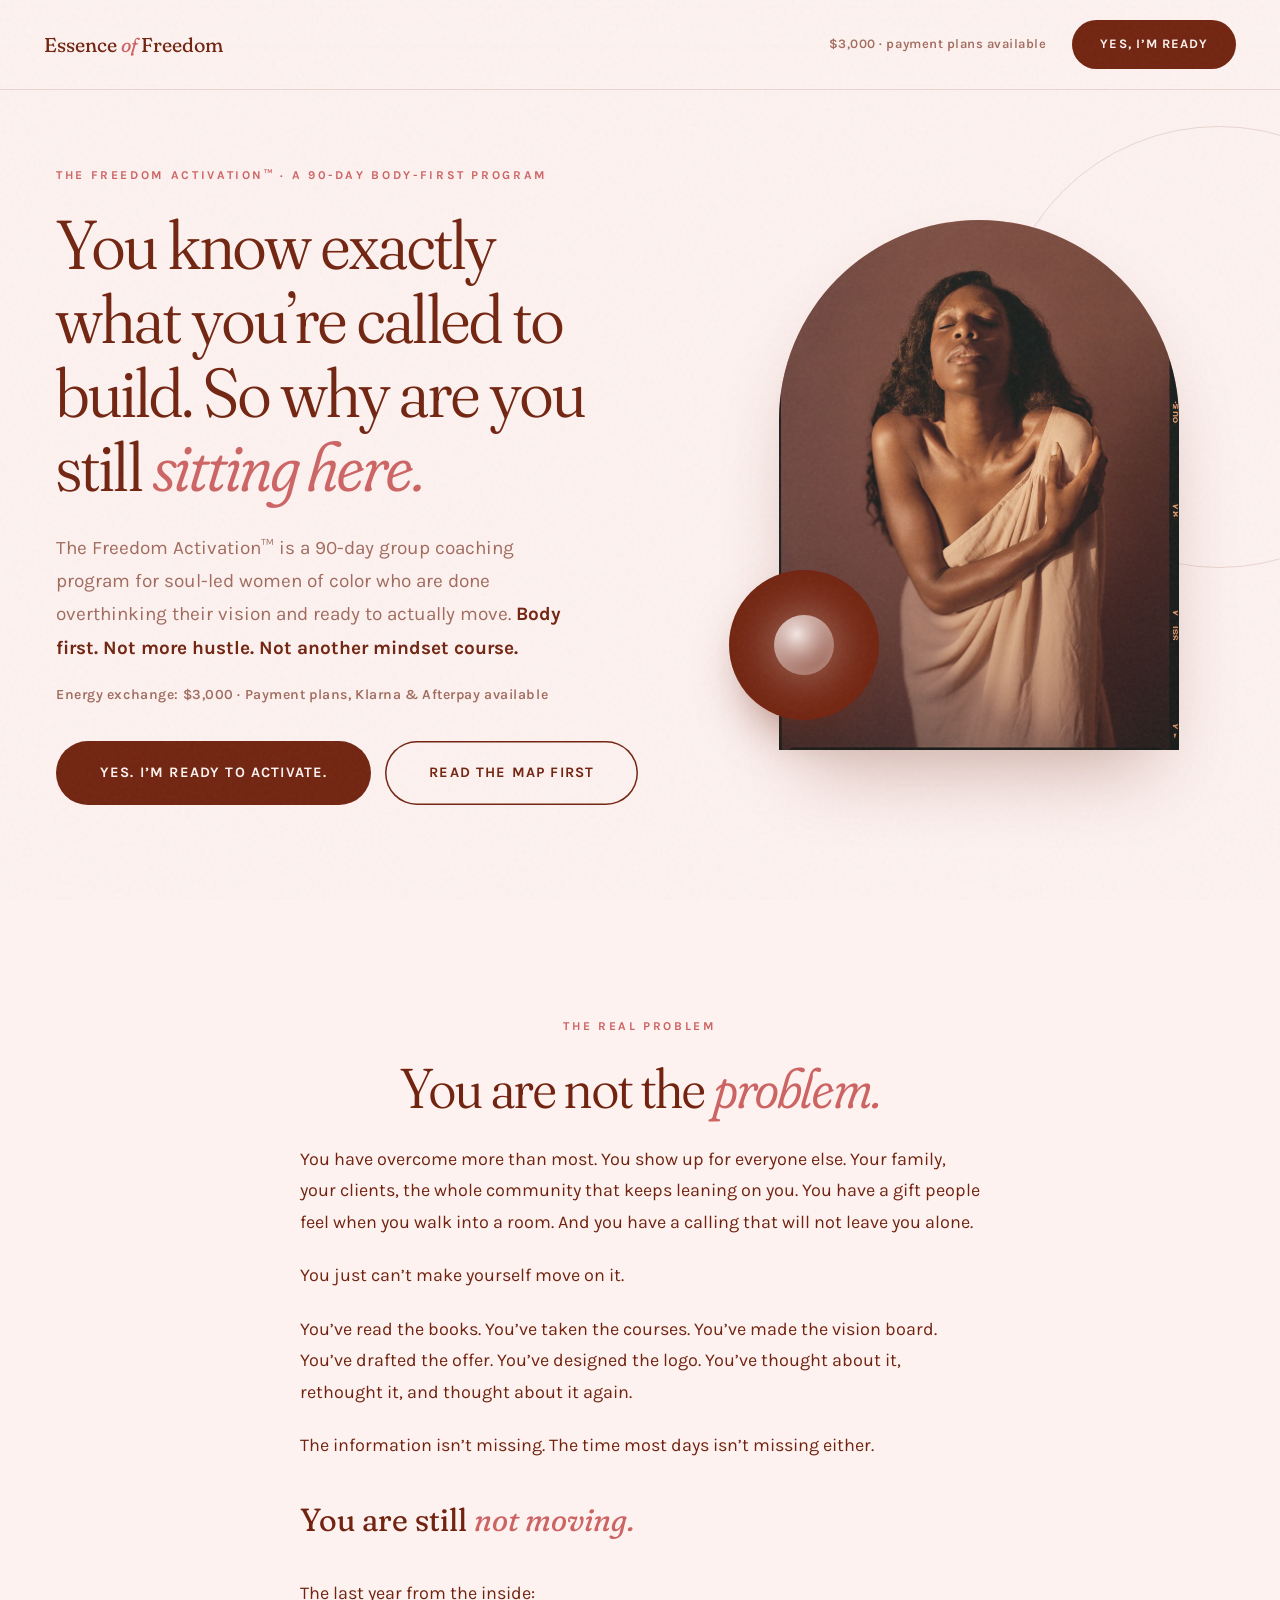
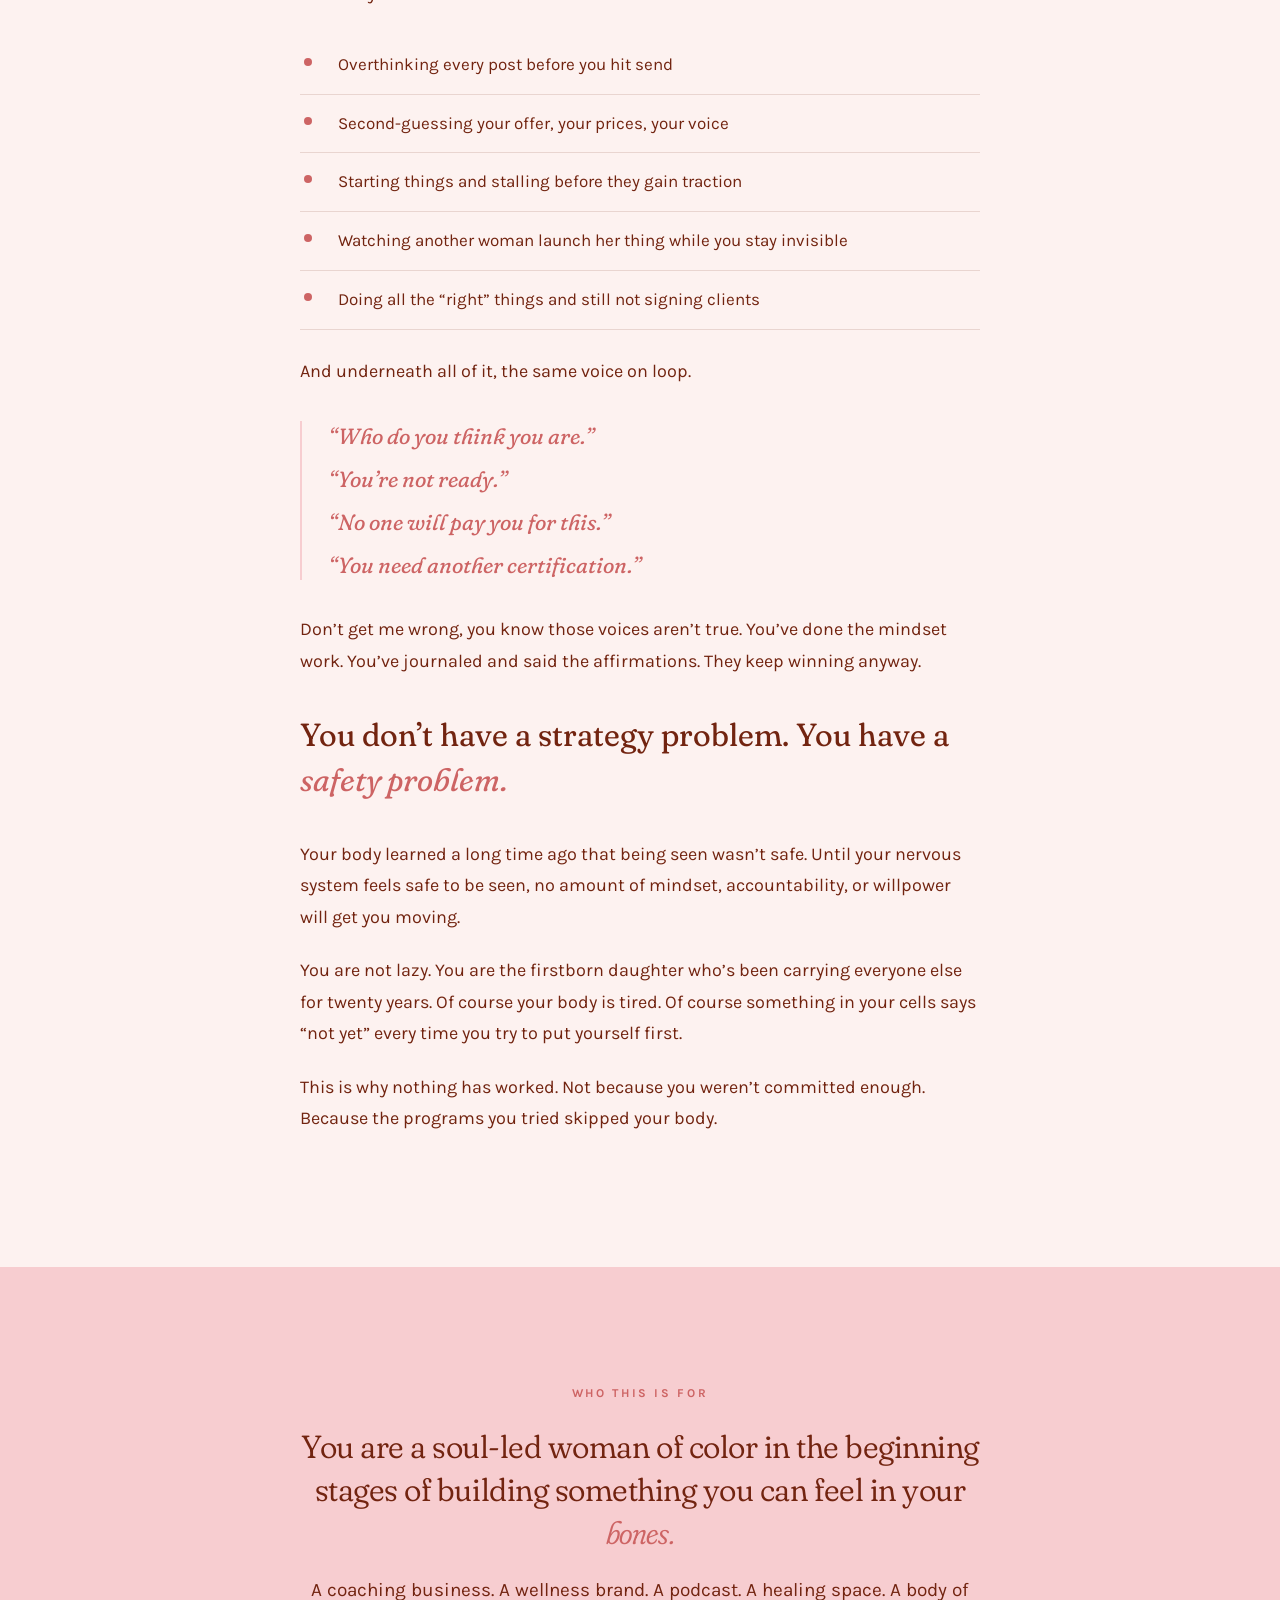
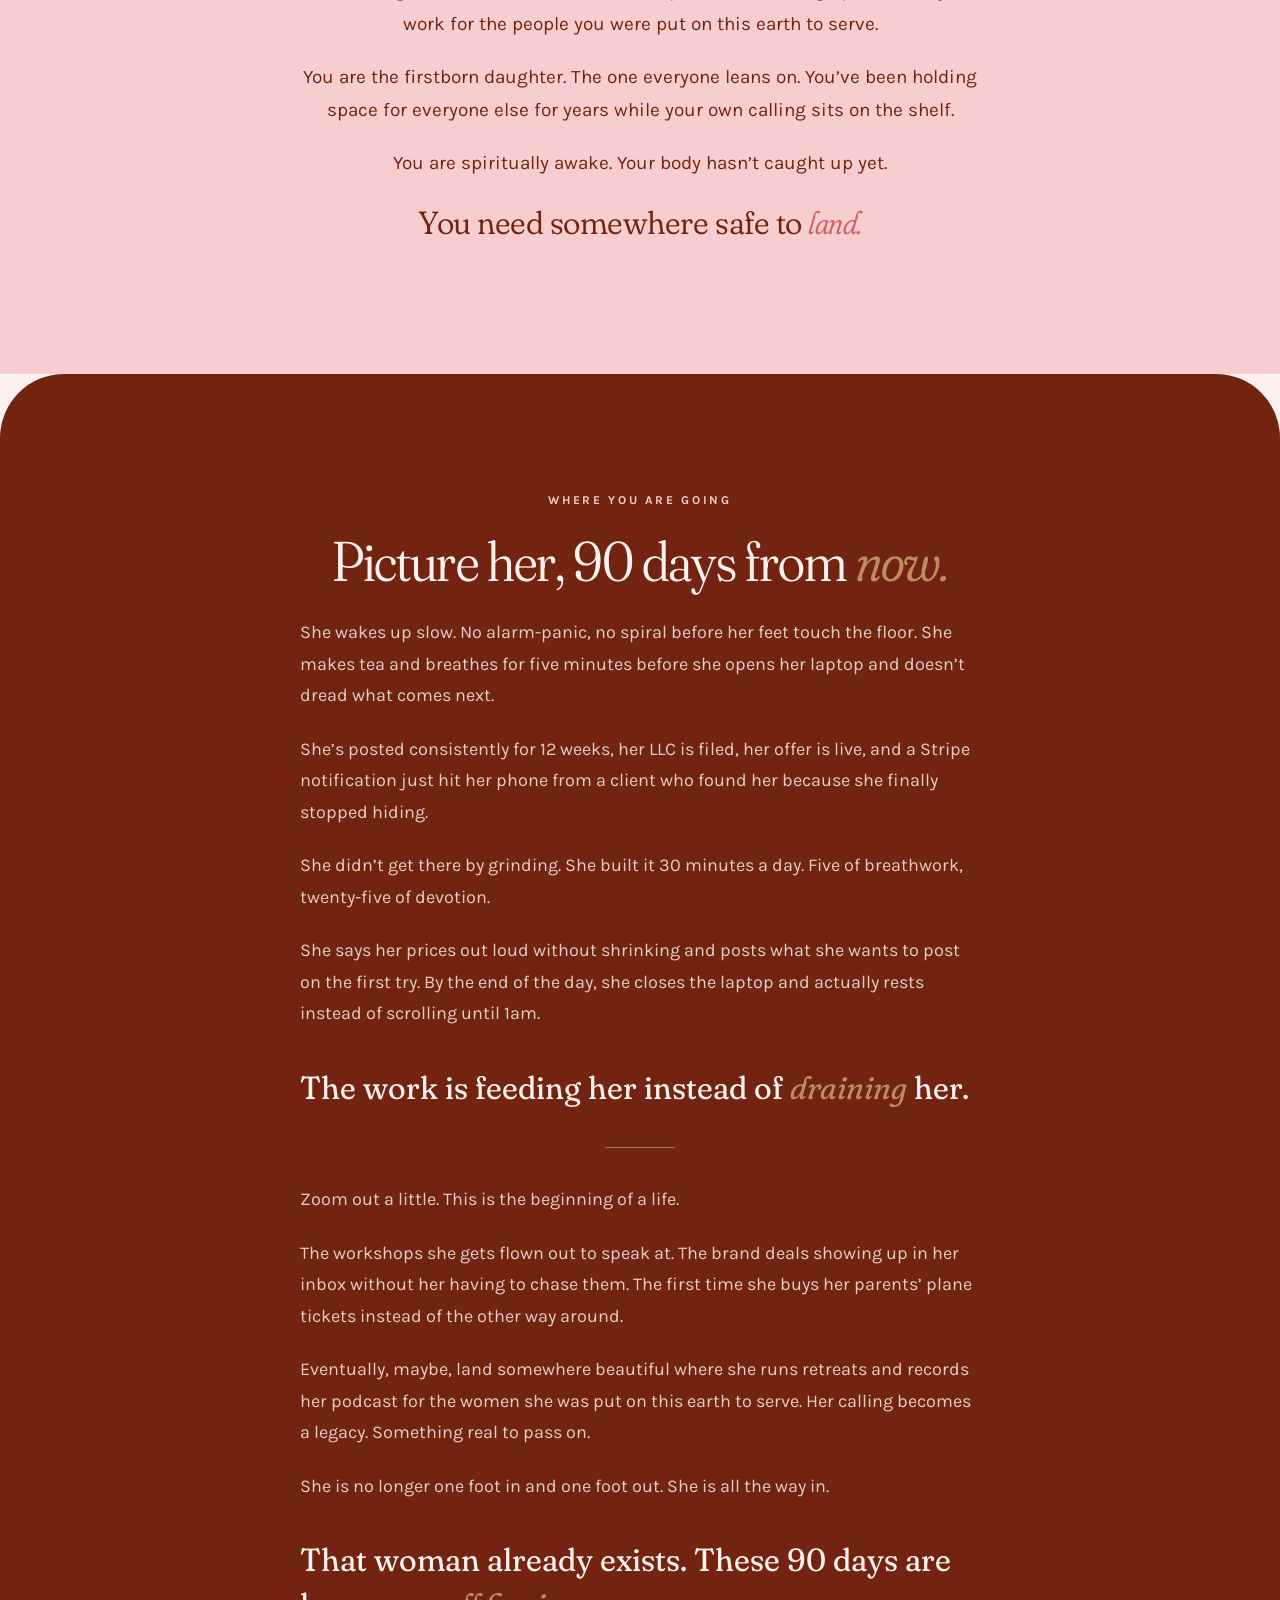
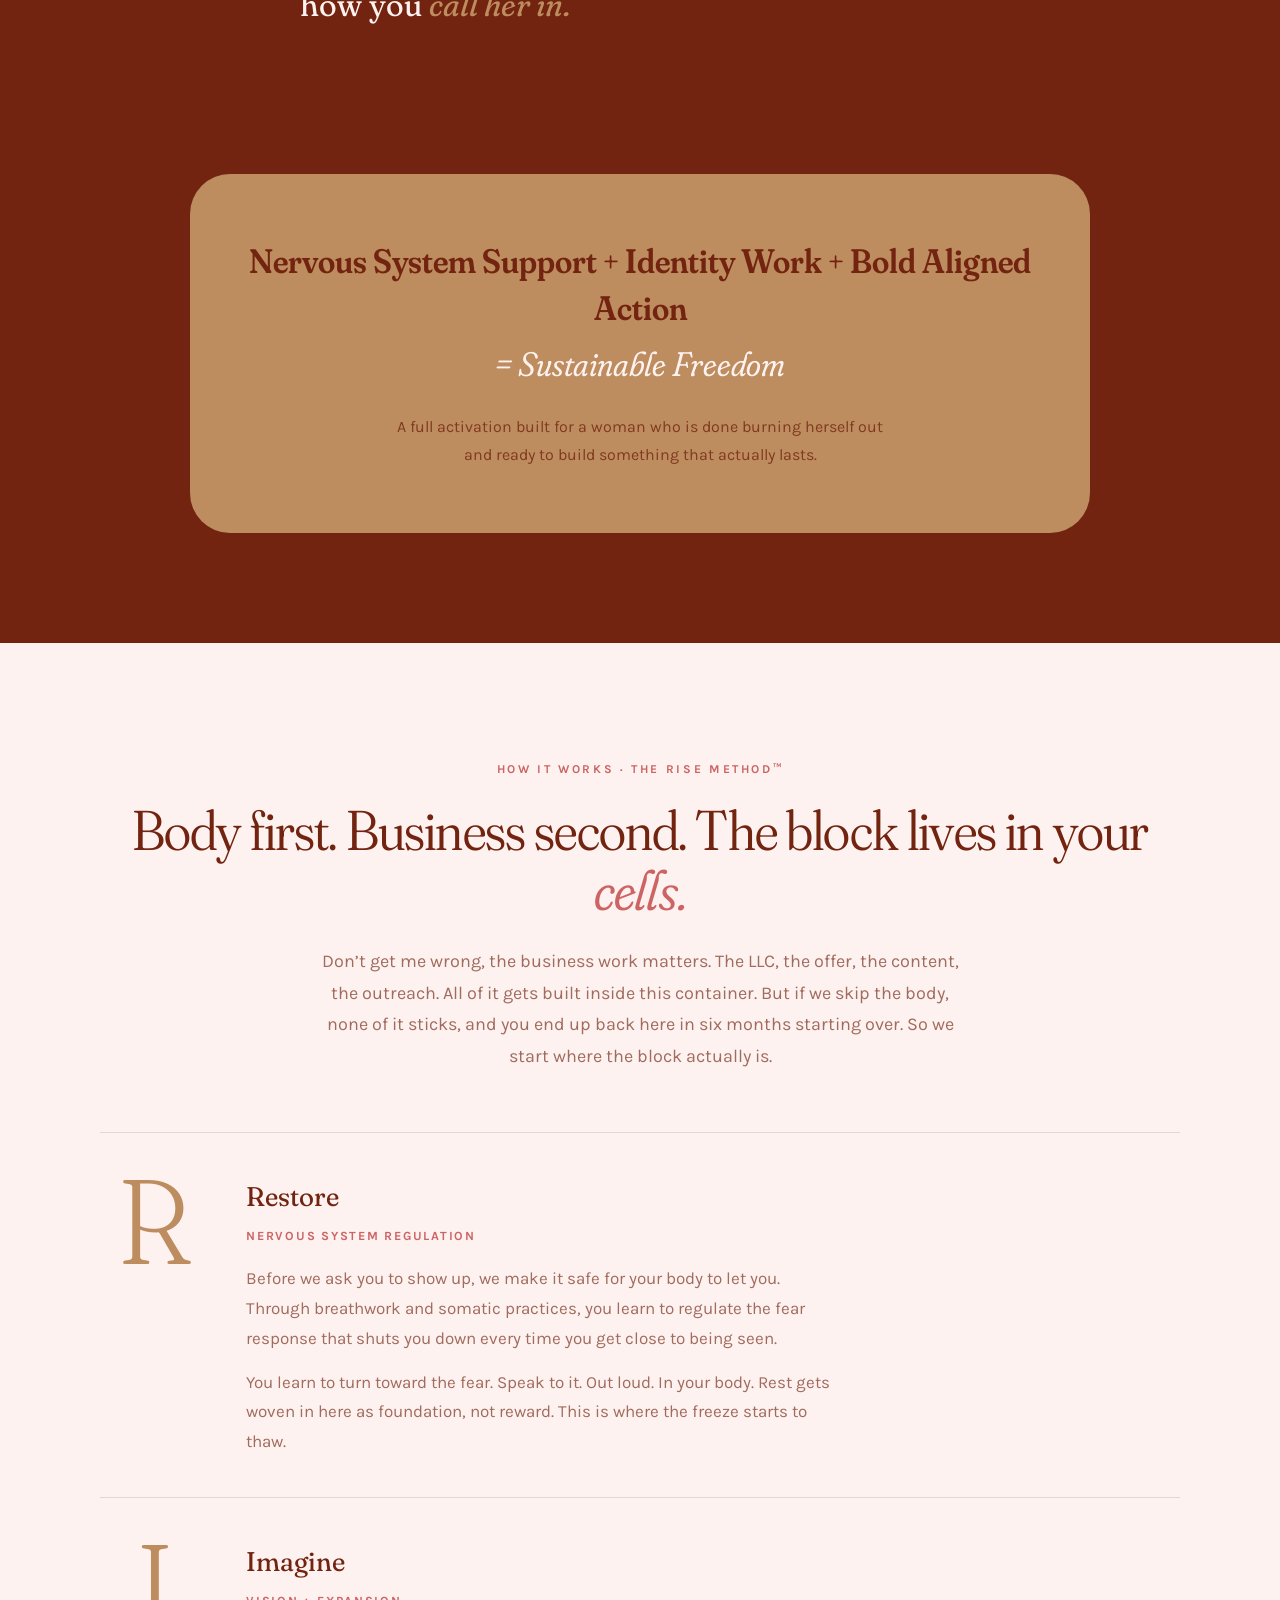
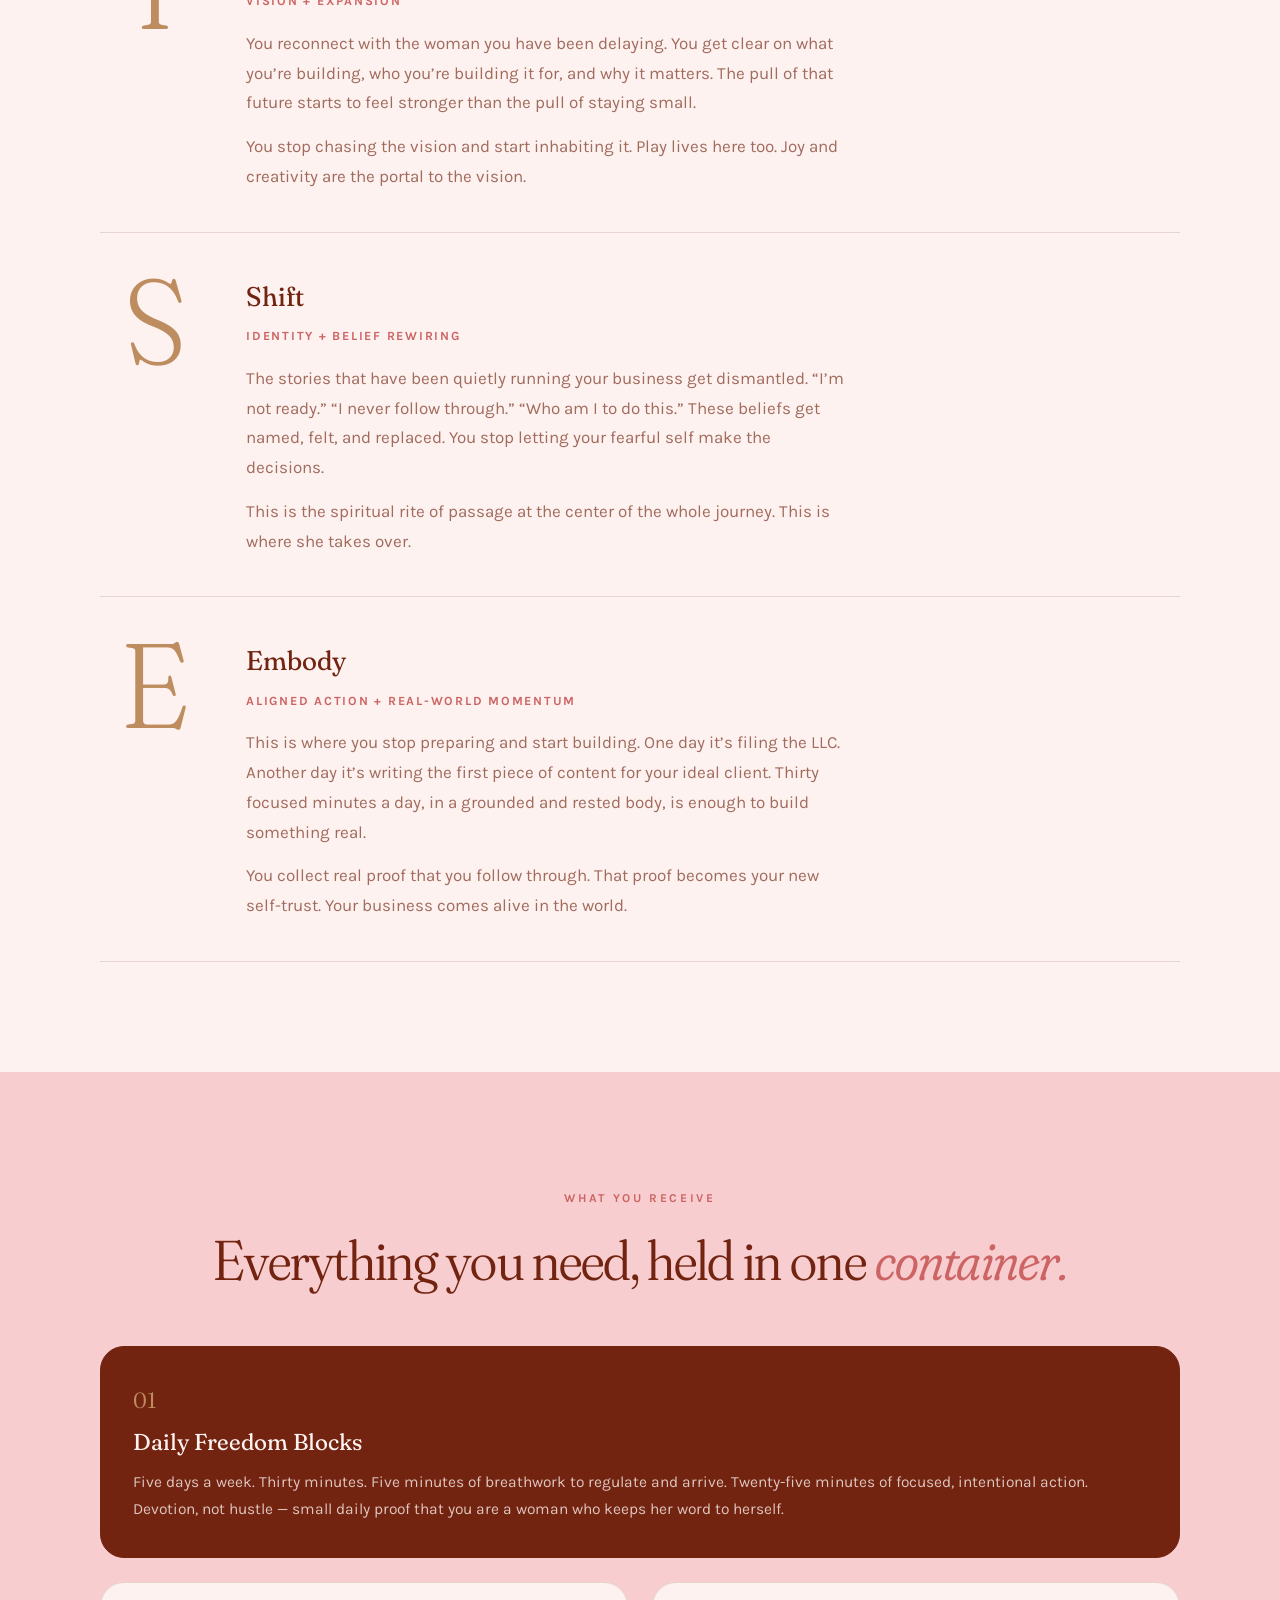
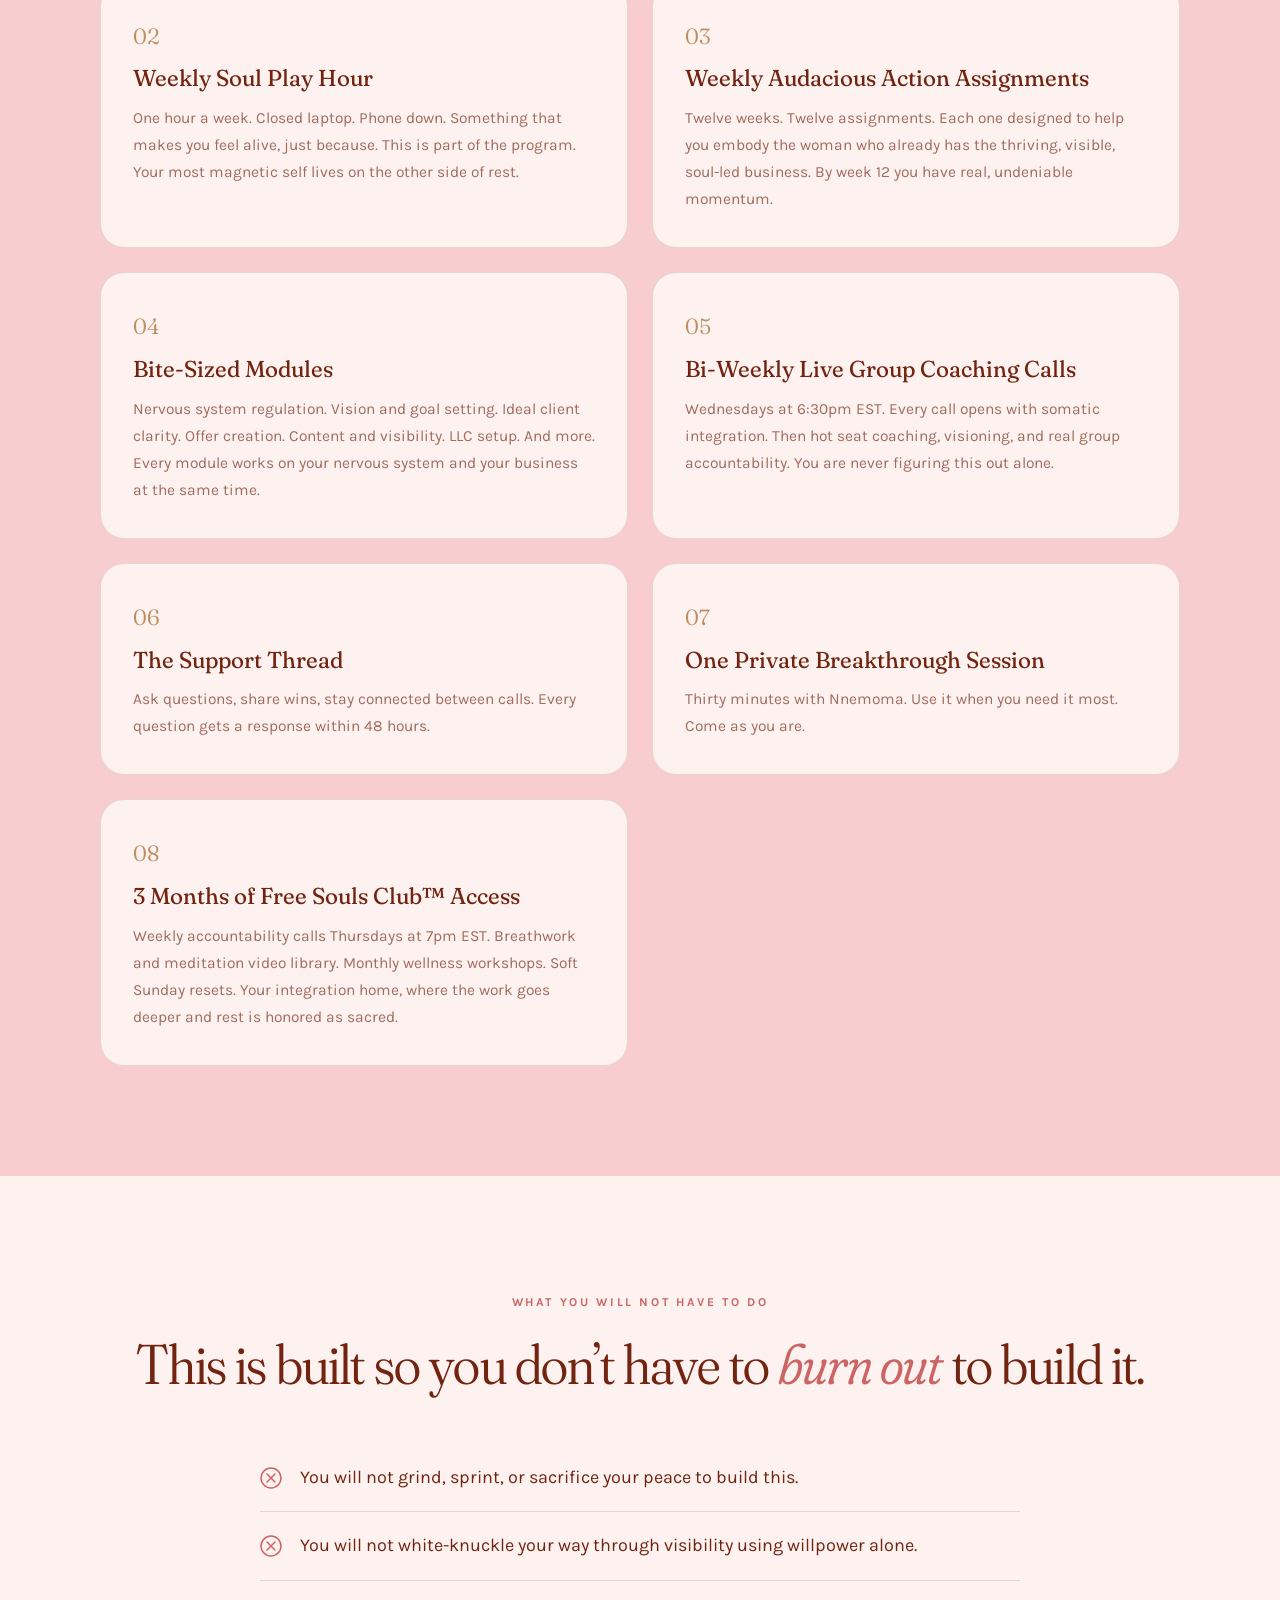
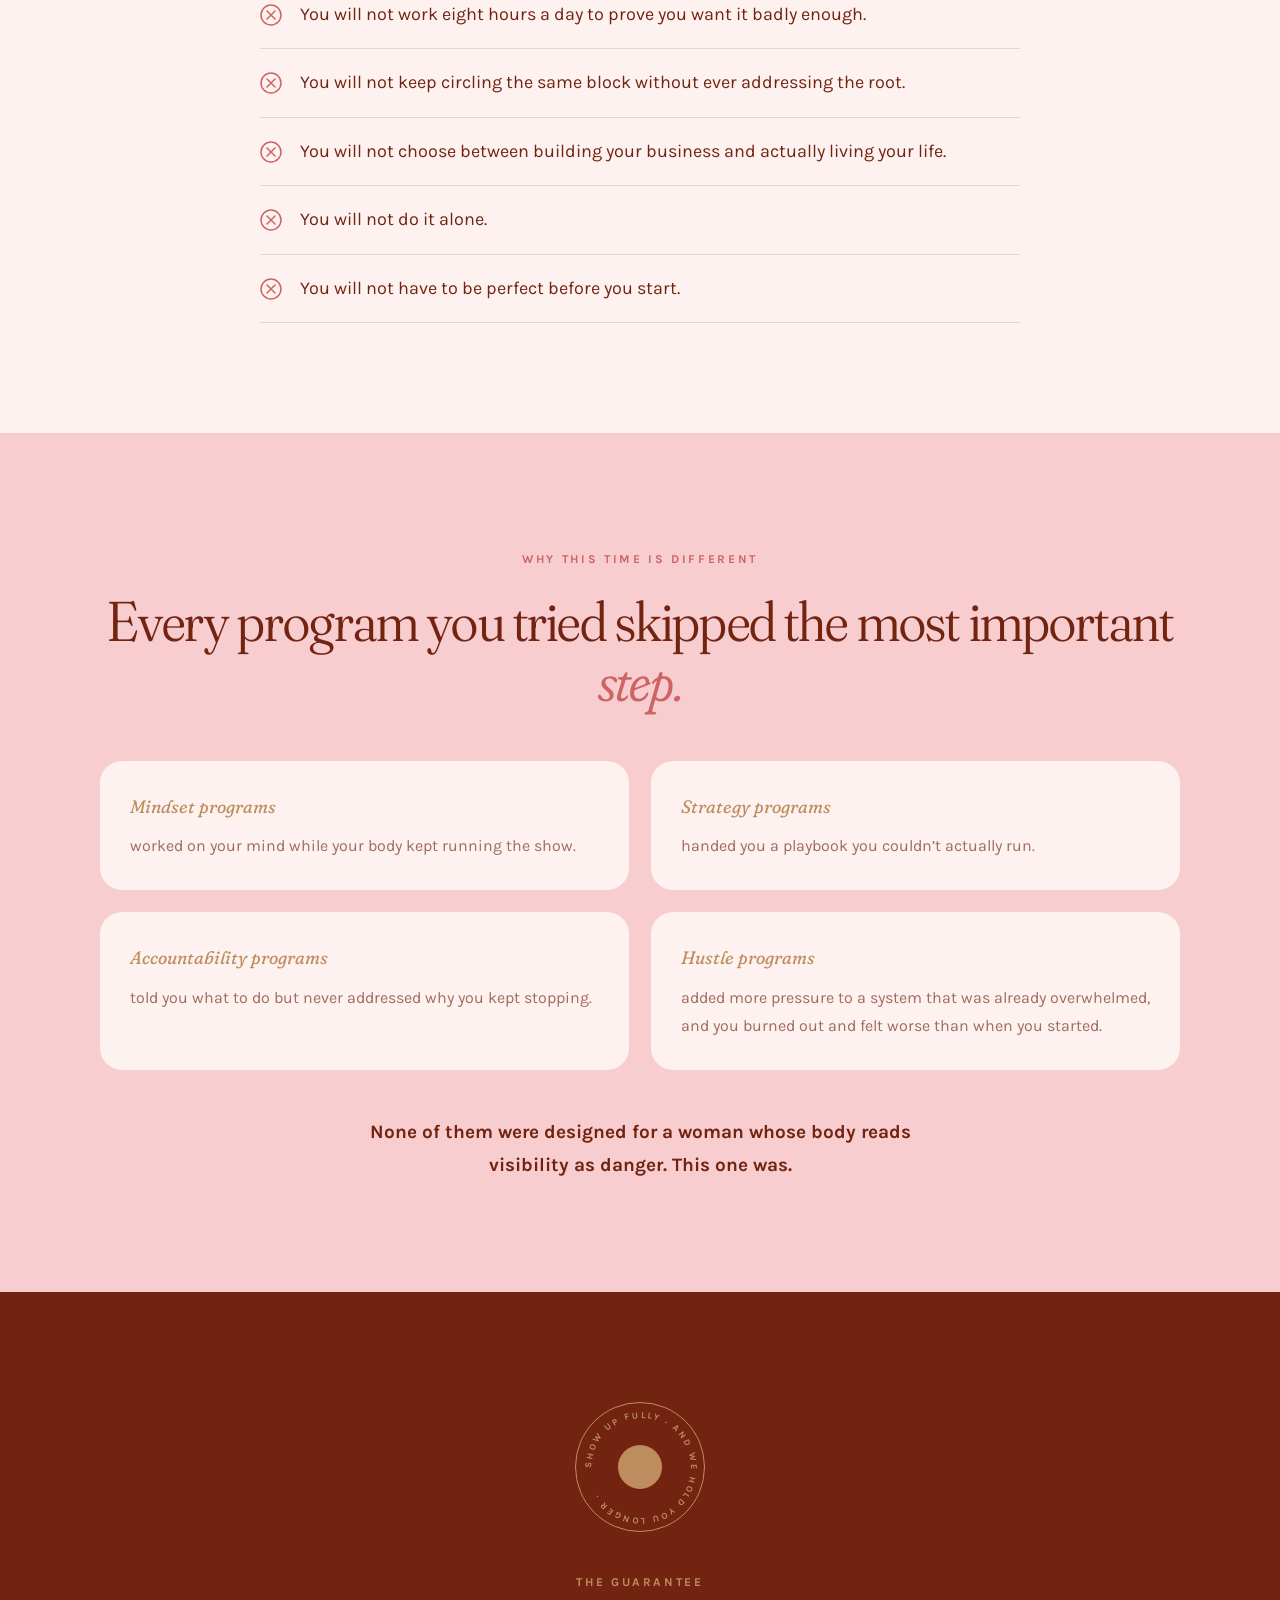
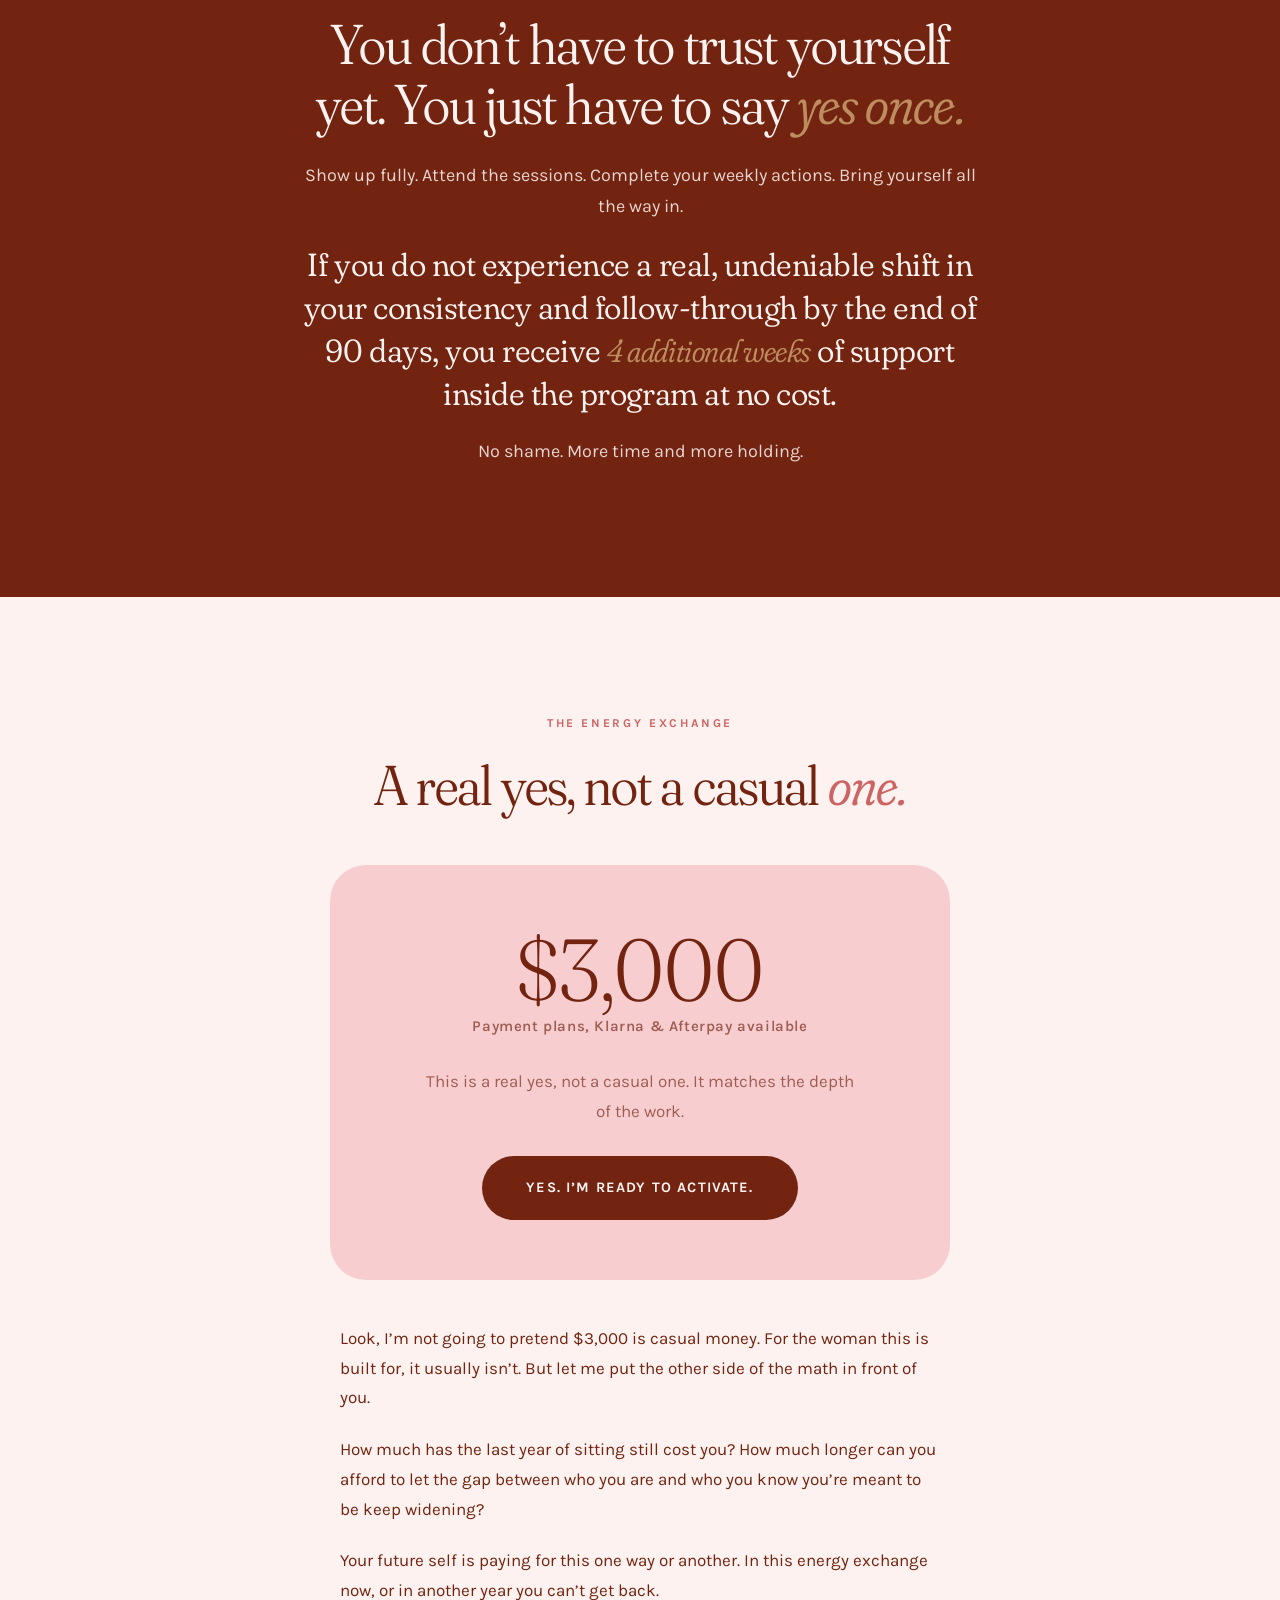
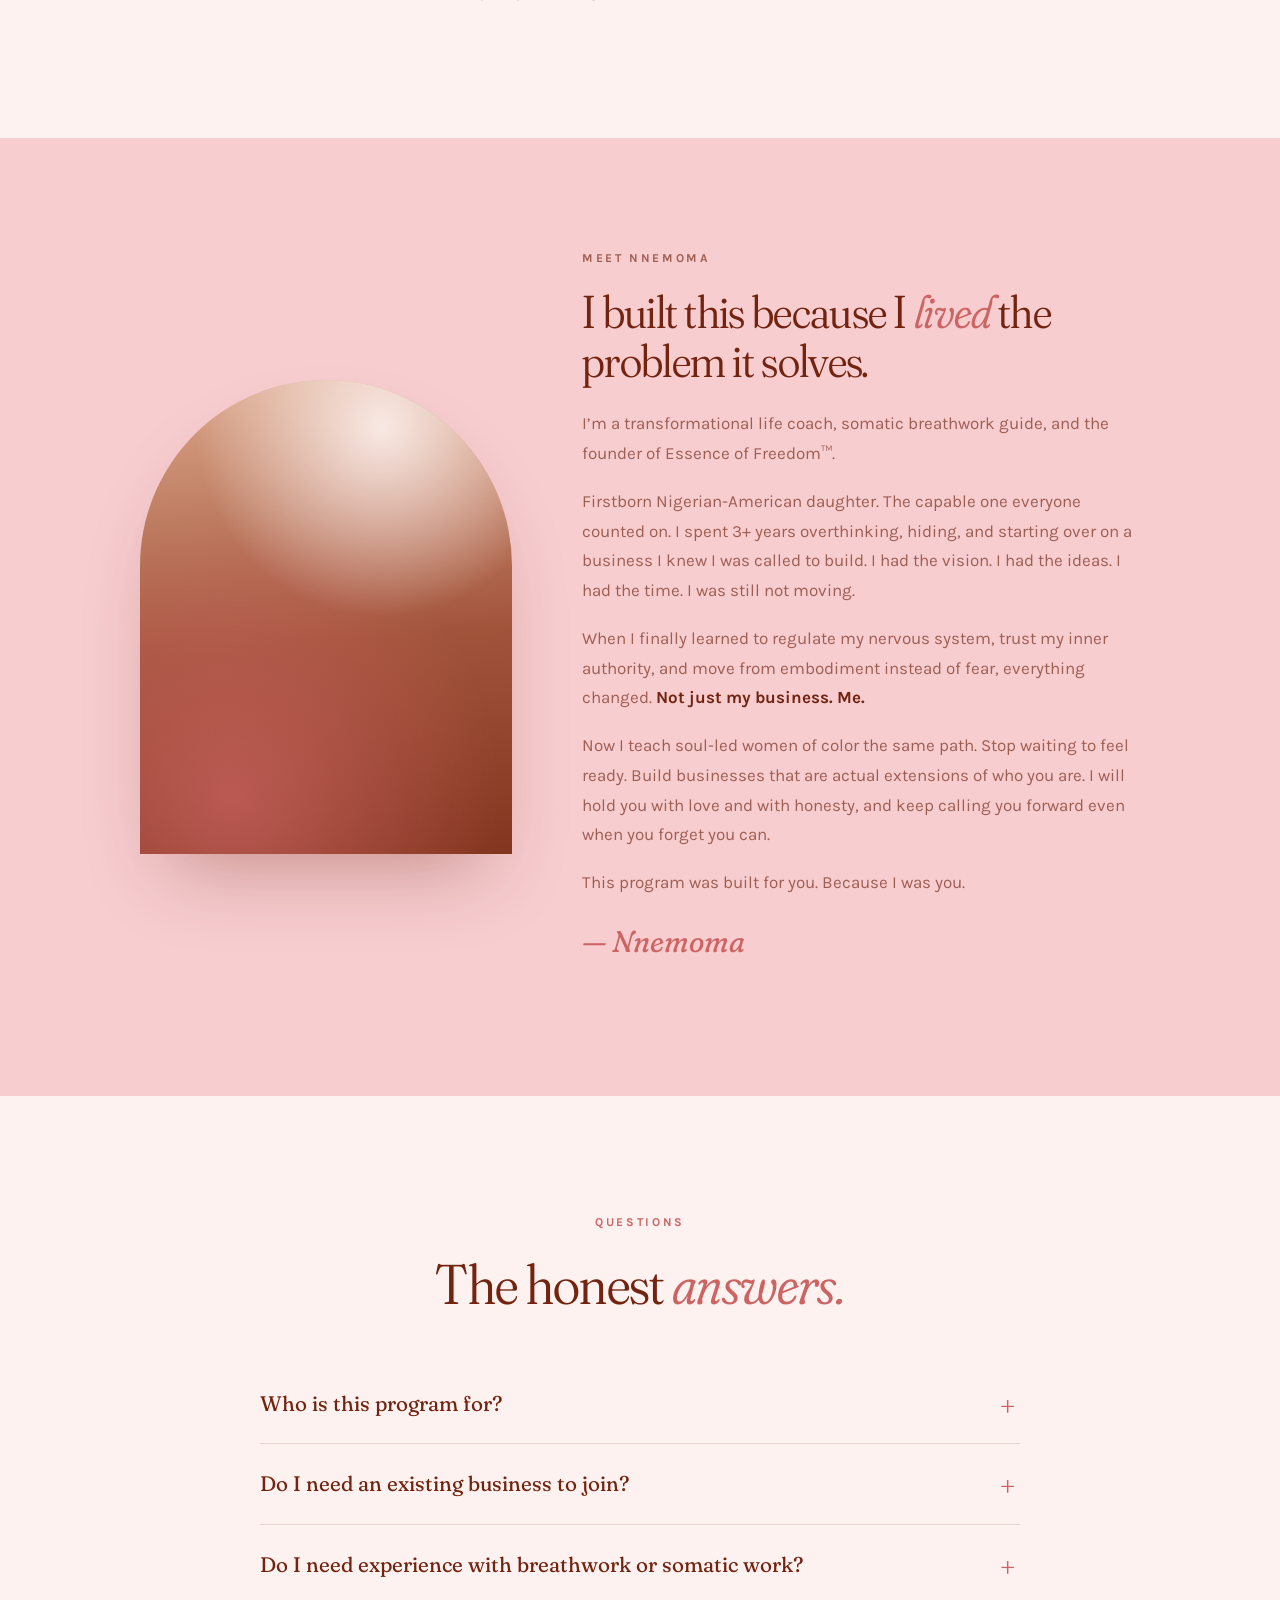
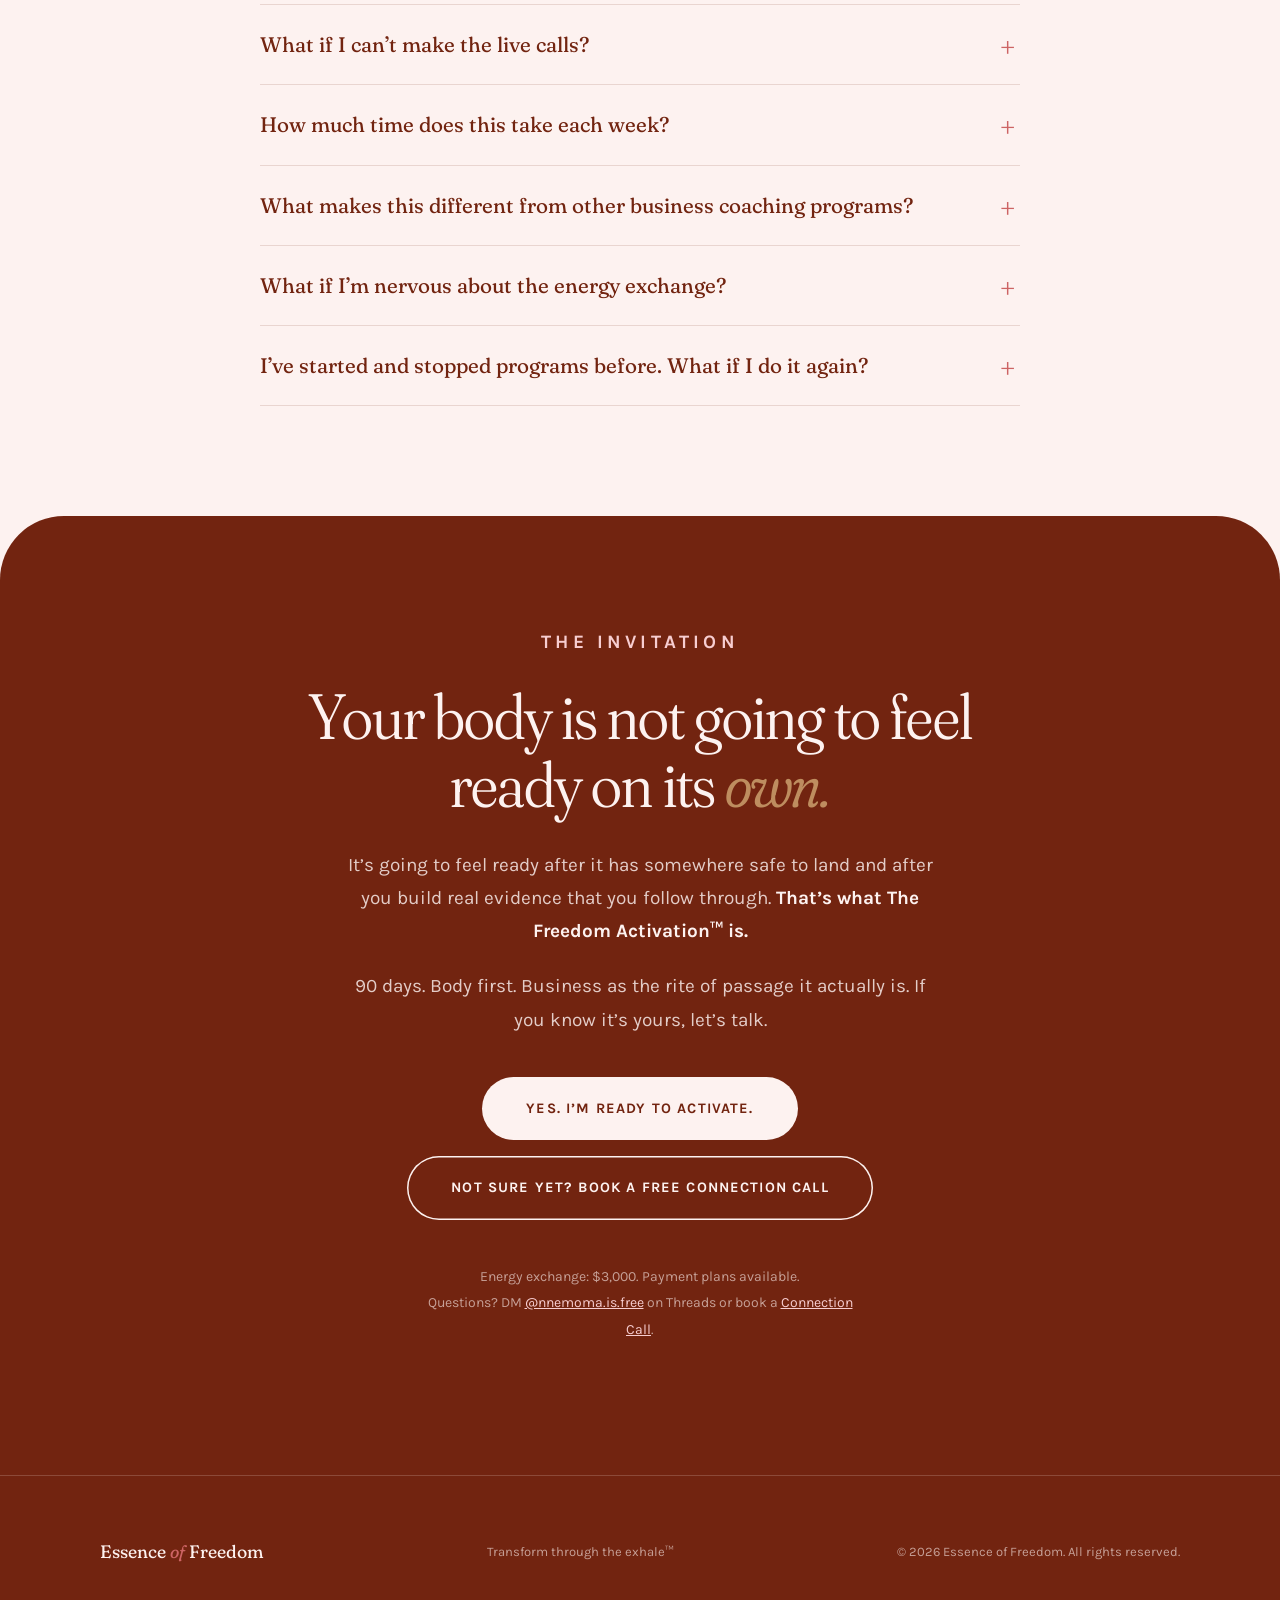
==== freedom-activation/index.html @ 0d0c7709 "Add The Freedom Activation sales page; wire homepage + guide CTAs to it Co-Authored-By: Claude Fable" ====
<!DOCTYPE html>
<html lang="en">
<head>
<meta charset="UTF-8">
<meta name="viewport" content="width=device-width, initial-scale=1.0">
<title>The Freedom Activation&trade; — A 90-day body-first program | Essence of Freedom</title>
<meta name="description" content="A 90-day group coaching program for soul-led women of color who are done overthinking their vision and ready to actually move. Body first. Not more hustle.">
<link rel="preconnect" href="https://fonts.googleapis.com">
<link rel="preconnect" href="https://fonts.gstatic.com" crossorigin>
<link href="https://fonts.googleapis.com/css2?family=Fraunces:ital,opsz,wght,SOFT,WONK@0,9..144,300..600,0..100,0..1;1,9..144,300..600,0..100,0..1&family=Karla:ital,wght@0,300..700;1,300..700&display=swap" rel="stylesheet">
<link rel="stylesheet" href="sales.css">
</head>
<body>

<header>
  <a href="../index.html" class="wordmark">Essence <em>of</em> Freedom</a>
  <div class="nav-right">
    <span class="price-pill">$3,000 &middot; payment plans available</span>
    <a href="https://calendly.com/nnemoma-essenceoffree/connection" class="btn">Yes, I&rsquo;m ready</a>
  </div>
</header>

<!-- ============ HERO ============ -->
<section class="hero">
  <div class="hero-copy">
    <p class="eyebrow reveal">The Freedom Activation&trade; &middot; A 90-day body-first program</p>
    <h1 class="display reveal d1">You know exactly what you&rsquo;re called to build. So why are you still <em>sitting here.</em></h1>
    <p class="lede reveal d2">The Freedom Activation&trade; is a 90-day group coaching program for soul-led women of color who are done overthinking their vision and ready to actually move. <strong>Body first. Not more hustle. Not another mindset course.</strong></p>
    <p class="exchange reveal d2">Energy exchange: $3,000 &middot; Payment plans, Klarna &amp; Afterpay available</p>
    <div class="hero-ctas reveal d3">
      <a href="https://calendly.com/nnemoma-essenceoffree/connection" class="btn btn-lg">Yes. I&rsquo;m ready to activate.</a>
      <a href="../guide/index.html" class="btn btn-lg btn-ghost">Read The Map first</a>
    </div>
  </div>
  <div class="hero-visual reveal d2">
    <div class="arch">
      <div class="breath-field"></div>
      <img src="../images/hero-breath.png" alt="A woman mid-breath, eyes closed, in warm golden light">
      <div class="tint"></div>
    </div>
    <div class="breath-coin"><div class="orb"></div></div>
  </div>
</section>

<!-- ============ THE REAL PROBLEM ============ -->
<section class="problem">
  <div class="narrow">
    <div class="kicker reveal"><span class="eyebrow">The real problem</span></div>
    <h2 class="sec-title display reveal">You are not the <em>problem.</em></h2>
    <div class="prose reveal d1">
      <p>You have overcome more than most. You show up for everyone else. Your family, your clients, the whole community that keeps leaning on you. You have a gift people feel when you walk into a room. And you have a calling that will not leave you alone.</p>
      <p>You just can&rsquo;t make yourself move on it.</p>
      <p>You&rsquo;ve read the books. You&rsquo;ve taken the courses. You&rsquo;ve made the vision board. You&rsquo;ve drafted the offer. You&rsquo;ve designed the logo. You&rsquo;ve thought about it, rethought it, and thought about it again.</p>
      <p>The information isn&rsquo;t missing. The time most days isn&rsquo;t missing either.</p>
      <p class="big">You are still <em>not moving.</em></p>
      <p>The last year from the inside:</p>
      <ul class="inside-list">
        <li>Overthinking every post before you hit send</li>
        <li>Second-guessing your offer, your prices, your voice</li>
        <li>Starting things and stalling before they gain traction</li>
        <li>Watching another woman launch her thing while you stay invisible</li>
        <li>Doing all the &ldquo;right&rdquo; things and still not signing clients</li>
      </ul>
      <p>And underneath all of it, the same voice on loop.</p>
      <div class="loop">
        <p>&ldquo;Who do you think you are.&rdquo;</p>
        <p>&ldquo;You&rsquo;re not ready.&rdquo;</p>
        <p>&ldquo;No one will pay you for this.&rdquo;</p>
        <p>&ldquo;You need another certification.&rdquo;</p>
      </div>
      <p>Don&rsquo;t get me wrong, you know those voices aren&rsquo;t true. You&rsquo;ve done the mindset work. You&rsquo;ve journaled and said the affirmations. They keep winning anyway.</p>
      <p class="big">You don&rsquo;t have a strategy problem. You have a <em>safety problem.</em></p>
      <p>Your body learned a long time ago that being seen wasn&rsquo;t safe. Until your nervous system feels safe to be seen, no amount of mindset, accountability, or willpower will get you moving.</p>
      <p>You are not lazy. You are the firstborn daughter who&rsquo;s been carrying everyone else for twenty years. Of course your body is tired. Of course something in your cells says &ldquo;not yet&rdquo; every time you try to put yourself first.</p>
      <p>This is why nothing has worked. Not because you weren&rsquo;t committed enough. Because the programs you tried skipped your body.</p>
    </div>
  </div>
</section>

<!-- ============ WHO THIS IS FOR ============ -->
<section class="who">
  <div class="narrow">
    <div class="kicker reveal"><span class="eyebrow">Who this is for</span></div>
    <p class="big display reveal d1">You are a soul-led woman of color in the beginning stages of building something you can feel in your <em>bones.</em></p>
    <p class="reveal d2">A coaching business. A wellness brand. A podcast. A healing space. A body of work for the people you were put on this earth to serve.</p>
    <p class="reveal d2">You are the firstborn daughter. The one everyone leans on. You&rsquo;ve been holding space for everyone else for years while your own calling sits on the shelf.</p>
    <p class="reveal d2">You are spiritually awake. Your body hasn&rsquo;t caught up yet.</p>
    <p class="big display reveal d3">You need somewhere safe to <em>land.</em></p>
  </div>
</section>

<!-- ============ WHERE YOU ARE GOING ============ -->
<section class="after">
  <div class="narrow">
    <div class="kicker reveal"><span class="eyebrow">Where you are going</span></div>
    <h2 class="sec-title display reveal">Picture her, 90 days from <em>now.</em></h2>
    <div class="prose reveal d1">
      <p>She wakes up slow. No alarm-panic, no spiral before her feet touch the floor. She makes tea and breathes for five minutes before she opens her laptop and doesn&rsquo;t dread what comes next.</p>
      <p>She&rsquo;s posted consistently for 12 weeks, her LLC is filed, her offer is live, and a Stripe notification just hit her phone from a client who found her because she finally stopped hiding.</p>
      <p>She didn&rsquo;t get there by grinding. She built it 30 minutes a day. Five of breathwork, twenty-five of devotion.</p>
      <p>She says her prices out loud without shrinking and posts what she wants to post on the first try. By the end of the day, she closes the laptop and actually rests instead of scrolling until 1am.</p>
      <p class="big">The work is feeding her instead of <em>draining</em> her.</p>
      <div class="after-divider"></div>
      <p>Zoom out a little. This is the beginning of a life.</p>
      <p>The workshops she gets flown out to speak at. The brand deals showing up in her inbox without her having to chase them. The first time she buys her parents&rsquo; plane tickets instead of the other way around.</p>
      <p>Eventually, maybe, land somewhere beautiful where she runs retreats and records her podcast for the women she was put on this earth to serve. Her calling becomes a legacy. Something real to pass on.</p>
      <p>She is no longer one foot in and one foot out. She is all the way in.</p>
      <p class="big">That woman already exists. These 90 days are how you <em>call her in.</em></p>
    </div>
  </div>
</section>

<!-- ============ FORMULA ============ -->
<section class="formula">
  <div class="formula-inner reveal">
    <p class="eq"><strong>Nervous System Support</strong> + <strong>Identity Work</strong> + <strong>Bold Aligned Action</strong> <span class="res">= Sustainable Freedom</span></p>
    <p class="eq-note">A full activation built for a woman who is done burning herself out and ready to build something that actually lasts.</p>
  </div>
</section>

<!-- ============ RISE METHOD ============ -->
<section class="method">
  <div class="wrap">
    <div class="kicker reveal"><span class="eyebrow">How it works &middot; The RISE Method&trade;</span></div>
    <h2 class="sec-title display reveal">Body first. Business second. The block lives in your <em>cells.</em></h2>
    <p class="lead reveal d1">Don&rsquo;t get me wrong, the business work matters. The LLC, the offer, the content, the outreach. All of it gets built inside this container. But if we skip the body, none of it sticks, and you end up back here in six months starting over. So we start where the block actually is.</p>

    <div class="rise-row reveal">
      <span class="letter">R</span>
      <div class="rise-body">
        <h3>Restore</h3>
        <p class="rise-tag">Nervous system regulation</p>
        <p>Before we ask you to show up, we make it safe for your body to let you. Through breathwork and somatic practices, you learn to regulate the fear response that shuts you down every time you get close to being seen.</p>
        <p>You learn to turn toward the fear. Speak to it. Out loud. In your body. Rest gets woven in here as foundation, not reward. This is where the freeze starts to thaw.</p>
      </div>
    </div>
    <div class="rise-row reveal">
      <span class="letter">I</span>
      <div class="rise-body">
        <h3>Imagine</h3>
        <p class="rise-tag">Vision + expansion</p>
        <p>You reconnect with the woman you have been delaying. You get clear on what you&rsquo;re building, who you&rsquo;re building it for, and why it matters. The pull of that future starts to feel stronger than the pull of staying small.</p>
        <p>You stop chasing the vision and start inhabiting it. Play lives here too. Joy and creativity are the portal to the vision.</p>
      </div>
    </div>
    <div class="rise-row reveal">
      <span class="letter">S</span>
      <div class="rise-body">
        <h3>Shift</h3>
        <p class="rise-tag">Identity + belief rewiring</p>
        <p>The stories that have been quietly running your business get dismantled. &ldquo;I&rsquo;m not ready.&rdquo; &ldquo;I never follow through.&rdquo; &ldquo;Who am I to do this.&rdquo; These beliefs get named, felt, and replaced. You stop letting your fearful self make the decisions.</p>
        <p>This is the spiritual rite of passage at the center of the whole journey. This is where she takes over.</p>
      </div>
    </div>
    <div class="rise-row reveal">
      <span class="letter">E</span>
      <div class="rise-body">
        <h3>Embody</h3>
        <p class="rise-tag">Aligned action + real-world momentum</p>
        <p>This is where you stop preparing and start building. One day it&rsquo;s filing the LLC. Another day it&rsquo;s writing the first piece of content for your ideal client. Thirty focused minutes a day, in a grounded and rested body, is enough to build something real.</p>
        <p>You collect real proof that you follow through. That proof becomes your new self-trust. Your business comes alive in the world.</p>
      </div>
    </div>
  </div>
</section>

<!-- ============ WHAT YOU RECEIVE ============ -->
<section class="receive">
  <div class="wrap">
    <div class="kicker reveal"><span class="eyebrow">What you receive</span></div>
    <h2 class="sec-title display reveal">Everything you need, held in one <em>container.</em></h2>
    <div class="deliver-grid">
      <div class="deliver-card feature reveal">
        <span class="num">01</span>
        <h3>Daily Freedom Blocks</h3>
        <p>Five days a week. Thirty minutes. Five minutes of breathwork to regulate and arrive. Twenty-five minutes of focused, intentional action. Devotion, not hustle &mdash; small daily proof that you are a woman who keeps her word to herself.</p>
      </div>
      <div class="deliver-card reveal">
        <span class="num">02</span>
        <h3>Weekly Soul Play Hour</h3>
        <p>One hour a week. Closed laptop. Phone down. Something that makes you feel alive, just because. This is part of the program. Your most magnetic self lives on the other side of rest.</p>
      </div>
      <div class="deliver-card reveal d1">
        <span class="num">03</span>
        <h3>Weekly Audacious Action Assignments</h3>
        <p>Twelve weeks. Twelve assignments. Each one designed to help you embody the woman who already has the thriving, visible, soul-led business. By week 12 you have real, undeniable momentum.</p>
      </div>
      <div class="deliver-card reveal">
        <span class="num">04</span>
        <h3>Bite-Sized Modules</h3>
        <p>Nervous system regulation. Vision and goal setting. Ideal client clarity. Offer creation. Content and visibility. LLC setup. And more. Every module works on your nervous system and your business at the same time.</p>
      </div>
      <div class="deliver-card reveal d1">
        <span class="num">05</span>
        <h3>Bi-Weekly Live Group Coaching Calls</h3>
        <p>Wednesdays at 6:30pm EST. Every call opens with somatic integration. Then hot seat coaching, visioning, and real group accountability. You are never figuring this out alone.</p>
      </div>
      <div class="deliver-card reveal">
        <span class="num">06</span>
        <h3>The Support Thread</h3>
        <p>Ask questions, share wins, stay connected between calls. Every question gets a response within 48 hours.</p>
      </div>
      <div class="deliver-card reveal d1">
        <span class="num">07</span>
        <h3>One Private Breakthrough Session</h3>
        <p>Thirty minutes with Nnemoma. Use it when you need it most. Come as you are.</p>
      </div>
      <div class="deliver-card reveal">
        <span class="num">08</span>
        <h3>3 Months of Free Souls Club&trade; Access</h3>
        <p>Weekly accountability calls Thursdays at 7pm EST. Breathwork and meditation video library. Monthly wellness workshops. Soft Sunday resets. Your integration home, where the work goes deeper and rest is honored as sacred.</p>
      </div>
    </div>
  </div>
</section>

<!-- ============ WHAT YOU WILL NOT HAVE TO DO ============ -->
<section class="not">
  <div class="wrap">
    <div class="kicker reveal"><span class="eyebrow">What you will not have to do</span></div>
    <h2 class="sec-title display reveal">This is built so you don&rsquo;t have to <em>burn out</em> to build it.</h2>
    <ul class="not-list reveal d1">
      <li><svg width="22" height="22" viewBox="0 0 22 22" fill="none"><circle cx="11" cy="11" r="10" stroke="#CD6464" stroke-width="1.5"/><path d="M7 7l8 8M15 7l-8 8" stroke="#CD6464" stroke-width="1.5" stroke-linecap="round"/></svg> You will not grind, sprint, or sacrifice your peace to build this.</li>
      <li><svg width="22" height="22" viewBox="0 0 22 22" fill="none"><circle cx="11" cy="11" r="10" stroke="#CD6464" stroke-width="1.5"/><path d="M7 7l8 8M15 7l-8 8" stroke="#CD6464" stroke-width="1.5" stroke-linecap="round"/></svg> You will not white-knuckle your way through visibility using willpower alone.</li>
      <li><svg width="22" height="22" viewBox="0 0 22 22" fill="none"><circle cx="11" cy="11" r="10" stroke="#CD6464" stroke-width="1.5"/><path d="M7 7l8 8M15 7l-8 8" stroke="#CD6464" stroke-width="1.5" stroke-linecap="round"/></svg> You will not work eight hours a day to prove you want it badly enough.</li>
      <li><svg width="22" height="22" viewBox="0 0 22 22" fill="none"><circle cx="11" cy="11" r="10" stroke="#CD6464" stroke-width="1.5"/><path d="M7 7l8 8M15 7l-8 8" stroke="#CD6464" stroke-width="1.5" stroke-linecap="round"/></svg> You will not keep circling the same block without ever addressing the root.</li>
      <li><svg width="22" height="22" viewBox="0 0 22 22" fill="none"><circle cx="11" cy="11" r="10" stroke="#CD6464" stroke-width="1.5"/><path d="M7 7l8 8M15 7l-8 8" stroke="#CD6464" stroke-width="1.5" stroke-linecap="round"/></svg> You will not choose between building your business and actually living your life.</li>
      <li><svg width="22" height="22" viewBox="0 0 22 22" fill="none"><circle cx="11" cy="11" r="10" stroke="#CD6464" stroke-width="1.5"/><path d="M7 7l8 8M15 7l-8 8" stroke="#CD6464" stroke-width="1.5" stroke-linecap="round"/></svg> You will not do it alone.</li>
      <li><svg width="22" height="22" viewBox="0 0 22 22" fill="none"><circle cx="11" cy="11" r="10" stroke="#CD6464" stroke-width="1.5"/><path d="M7 7l8 8M15 7l-8 8" stroke="#CD6464" stroke-width="1.5" stroke-linecap="round"/></svg> You will not have to be perfect before you start.</li>
    </ul>
  </div>
</section>

<!-- ============ WHY THIS TIME IS DIFFERENT ============ -->
<section class="diff">
  <div class="wrap">
    <div class="kicker reveal"><span class="eyebrow">Why this time is different</span></div>
    <h2 class="sec-title display reveal">Every program you tried skipped the most important <em>step.</em></h2>
    <div class="diff-grid">
      <div class="diff-card reveal">
        <p class="x">Mindset programs</p>
        <p>worked on your mind while your body kept running the show.</p>
      </div>
      <div class="diff-card reveal d1">
        <p class="x">Strategy programs</p>
        <p>handed you a playbook you couldn&rsquo;t actually run.</p>
      </div>
      <div class="diff-card reveal">
        <p class="x">Accountability programs</p>
        <p>told you what to do but never addressed why you kept stopping.</p>
      </div>
      <div class="diff-card reveal d1">
        <p class="x">Hustle programs</p>
        <p>added more pressure to a system that was already overwhelmed, and you burned out and felt worse than when you started.</p>
      </div>
    </div>
    <p class="lead reveal d2" style="text-align:center;max-width:54ch;margin:46px auto 0;font-size:19px;"><strong style="color:var(--maroon)">None of them were designed for a woman whose body reads visibility as danger. This one was.</strong></p>
  </div>
</section>

<!-- ============ GUARANTEE ============ -->
<section class="guarantee">
  <div class="narrow">
    <div class="seal reveal">
      <svg class="ring" viewBox="0 0 130 130" width="130" height="130">
        <defs><path id="gcirc" d="M 65,65 m -50,0 a 50,50 0 1,1 100,0 a 50,50 0 1,1 -100,0"/></defs>
        <text><textPath href="#gcirc">show up fully &middot; and we hold you longer &middot; </textPath></text>
      </svg>
      <span class="dot"></span>
    </div>
    <div class="kicker reveal"><span class="eyebrow" style="color:var(--clay)">The guarantee</span></div>
    <h2 class="sec-title display reveal">You don&rsquo;t have to trust yourself yet. You just have to say <em>yes once.</em></h2>
    <p class="reveal d1">Show up fully. Attend the sessions. Complete your weekly actions. Bring yourself all the way in.</p>
    <p class="big display reveal d1">If you do not experience a real, undeniable shift in your consistency and follow-through by the end of 90 days, you receive <em>4 additional weeks</em> of support inside the program at no cost.</p>
    <p class="reveal d2">No shame. More time and more holding.</p>
  </div>
</section>

<!-- ============ PRICING ============ -->
<section class="pricing">
  <div class="wrap">
    <div class="kicker reveal"><span class="eyebrow">The energy exchange</span></div>
    <h2 class="sec-title display reveal">A real yes, not a casual <em>one.</em></h2>
    <div class="price-card reveal d1">
      <div class="amt">$3,000</div>
      <p class="plans">Payment plans, Klarna &amp; Afterpay available</p>
      <p class="lede">This is a real yes, not a casual one. It matches the depth of the work.</p>
      <a href="https://calendly.com/nnemoma-essenceoffree/connection" class="btn btn-lg">Yes. I&rsquo;m ready to activate.</a>
    </div>
    <div class="prose reveal d2" style="margin-top:44px;">
      <p>Look, I&rsquo;m not going to pretend $3,000 is casual money. For the woman this is built for, it usually isn&rsquo;t. But let me put the other side of the math in front of you.</p>
      <p>How much has the last year of sitting still cost you? How much longer can you afford to let the gap between who you are and who you know you&rsquo;re meant to be keep widening?</p>
      <p>Your future self is paying for this one way or another. In this energy exchange now, or in another year you can&rsquo;t get back.</p>
    </div>
  </div>
</section>

<!-- ============ MEET NNEMOMA ============ -->
<section class="meet">
  <div class="meet-inner">
    <div class="reveal">
      <div class="arch"><div class="breath-field"></div></div>
    </div>
    <div class="meet-copy reveal d1">
      <p class="eyebrow">Meet Nnemoma</p>
      <h2 class="display">I built this because I <em>lived</em> the problem it solves.</h2>
      <p>I&rsquo;m a transformational life coach, somatic breathwork guide, and the founder of Essence of Freedom&trade;.</p>
      <p>Firstborn Nigerian-American daughter. The capable one everyone counted on. I spent 3+ years overthinking, hiding, and starting over on a business I knew I was called to build. I had the vision. I had the ideas. I had the time. I was still not moving.</p>
      <p>When I finally learned to regulate my nervous system, trust my inner authority, and move from embodiment instead of fear, everything changed. <strong>Not just my business. Me.</strong></p>
      <p>Now I teach soul-led women of color the same path. Stop waiting to feel ready. Build businesses that are actual extensions of who you are. I will hold you with love and with honesty, and keep calling you forward even when you forget you can.</p>
      <p>This program was built for you. Because I was you.</p>
      <p class="sig">&mdash; Nnemoma</p>
    </div>
  </div>
</section>

<!-- ============ FAQ ============ -->
<section class="faq">
  <div class="wrap">
    <div class="kicker reveal"><span class="eyebrow">Questions</span></div>
    <h2 class="sec-title display reveal">The honest <em>answers.</em></h2>
    <div class="faq-list reveal d1">
      <details class="faq-item">
        <summary>Who is this program for?</summary>
        <div class="ans"><p>Soul-led women of color in the beginning stages of building a business. Coaches. Healers. Teachers. Creatives. Movement facilitators. Community leaders. If you have a calling that won&rsquo;t leave you alone and a body that freezes every time you try to answer it, this is for you.</p></div>
      </details>
      <details class="faq-item">
        <summary>Do I need an existing business to join?</summary>
        <div class="ans"><p>You don&rsquo;t need to be far along. You need a direction. This works best if you have a service, offer, or calling you&rsquo;re building toward, even if it&rsquo;s not fully formed yet.</p></div>
      </details>
      <details class="faq-item">
        <summary>Do I need experience with breathwork or somatic work?</summary>
        <div class="ans"><p>No. Everything is guided and trauma-informed. You&rsquo;ll be introduced to all practices gently and at your own pace.</p></div>
      </details>
      <details class="faq-item">
        <summary>What if I can&rsquo;t make the live calls?</summary>
        <div class="ans"><p>Calls are recorded. Live attendance is encouraged for the full experience. Life happens and we know it.</p></div>
      </details>
      <details class="faq-item">
        <summary>How much time does this take each week?</summary>
        <div class="ans"><p>About 3 to 4 hours total. Daily Freedom Blocks (30 min, 5 days). One Soul Play Hour. One bi-weekly call (90 min). Module work as you move through.</p><p>It is designed to be sustainable, not overwhelming. That is the whole point.</p></div>
      </details>
      <details class="faq-item">
        <summary>What makes this different from other business coaching programs?</summary>
        <div class="ans"><p>Most programs focus on strategy while skipping the inner work. This one addresses both, in the same container, at the same time. Because your nervous system, your beliefs, and your identity are the foundation everything else is built on.</p></div>
      </details>
      <details class="faq-item">
        <summary>What if I&rsquo;m nervous about the energy exchange?</summary>
        <div class="ans"><p>That nervousness is exactly what we work on inside. You are committing to the version of yourself who finally stops waiting and starts building. Payment plans are available.</p></div>
      </details>
      <details class="faq-item">
        <summary>I&rsquo;ve started and stopped programs before. What if I do it again?</summary>
        <div class="ans"><p>The Freedom Activation was built for women with that exact history. That is literally the problem it solves. The reason previous programs didn&rsquo;t stick wasn&rsquo;t because you weren&rsquo;t committed enough. It was because they skipped your body.</p><p>This program does not. The guarantee exists specifically for this fear.</p></div>
      </details>
    </div>
  </div>
</section>

<!-- ============ INVITATION ============ -->
<section class="invite">
  <div class="narrow">
    <p class="eyebrow reveal">The invitation</p>
    <h2 class="display reveal d1">Your body is not going to feel ready on its <em>own.</em></h2>
    <p class="reveal d2">It&rsquo;s going to feel ready after it has somewhere safe to land and after you build real evidence that you follow through. <strong>That&rsquo;s what The Freedom Activation&trade; is.</strong></p>
    <p class="reveal d2">90 days. Body first. Business as the rite of passage it actually is. If you know it&rsquo;s yours, let&rsquo;s talk.</p>
    <div class="invite-ctas reveal d3">
      <a href="https://calendly.com/nnemoma-essenceoffree/connection" class="btn btn-lg btn-cream">Yes. I&rsquo;m ready to activate.</a>
      <a href="https://calendly.com/nnemoma-essenceoffree/connection" class="btn btn-lg btn-ghost" style="box-shadow: inset 0 0 0 1.5px var(--blush); color: var(--blush) !important;">Not sure yet? Book a free Connection Call</a>
    </div>
    <p class="fine reveal d3">Energy exchange: $3,000. Payment plans available.<br>Questions? DM <a href="https://www.threads.com/@nnemoma.is.free">@nnemoma.is.free</a> on Threads or book a <a href="https://calendly.com/nnemoma-essenceoffree/connection">Connection Call</a>.</p>
  </div>
</section>

<!-- ============ FOOTER ============ -->
<footer>
  <div class="foot-base">
    <a href="../index.html" class="wordmark">Essence <em>of</em> Freedom</a>
    <span>Transform through the exhale&trade;</span>
    <span>&copy; 2026 Essence of Freedom. All rights reserved.</span>
  </div>
</footer>

<!-- sticky mobile CTA -->
<div class="sticky-cta">
  <span class="s-price">The Freedom Activation&trade; &middot; $3,000</span>
  <a href="https://calendly.com/nnemoma-essenceoffree/connection" class="btn btn-cream">Yes, I&rsquo;m ready</a>
</div>

<script>
const io = new IntersectionObserver((entries) => {
  entries.forEach(e => { if (e.isIntersecting) { e.target.classList.add('in'); io.unobserve(e.target); } });
}, { threshold: 0.12 });
document.querySelectorAll('.reveal').forEach(el => io.observe(el));
</script>

</body>
</html>
---- freedom-activation/sales.css ----
:root {
  --blush: #FDF2F0;
  --blush-deep: #F7CDD0;
  --rose: #CD6464;
  --clay: #BE8D5F;
  --maroon: #722410;
  --maroon-soft: rgba(114, 36, 16, 0.66);
  --maroon-faint: rgba(114, 36, 16, 0.14);
  --display: 'Fraunces', serif;
  --body: 'Karla', sans-serif;
}

* { margin: 0; padding: 0; box-sizing: border-box; }
html { scroll-behavior: smooth; }

body {
  font-family: var(--body);
  font-size: 17px;
  line-height: 1.75;
  color: var(--maroon);
  background: var(--blush);
  -webkit-font-smoothing: antialiased;
  overflow-x: hidden;
}

::selection { background: var(--rose); color: var(--blush); }

body::after {
  content: '';
  position: fixed;
  inset: 0;
  z-index: 999;
  pointer-events: none;
  opacity: 0.05;
  background-image: url("data:image/svg+xml,%3Csvg viewBox='0 0 256 256' xmlns='http://www.w3.org/2000/svg'%3E%3Cfilter id='n'%3E%3CfeTurbulence type='fractalNoise' baseFrequency='0.9' numOctaves='2'/%3E%3C/filter%3E%3Crect width='100%25' height='100%25' filter='url(%23n)'/%3E%3C/svg%3E");
}

/* ---------- type helpers ---------- */
.eyebrow {
  font-size: 12px;
  font-weight: 700;
  letter-spacing: 0.22em;
  text-transform: uppercase;
  color: var(--rose);
}

.display {
  font-family: var(--display);
  font-weight: 340;
  font-variation-settings: 'opsz' 120, 'SOFT' 60, 'WONK' 0;
  line-height: 1.07;
  letter-spacing: -0.015em;
}
.display em {
  font-style: italic;
  font-variation-settings: 'opsz' 120, 'SOFT' 100, 'WONK' 1;
  color: var(--rose);
}

.reveal {
  opacity: 0;
  transform: translateY(26px);
  transition: opacity 0.85s cubic-bezier(0.22,1,0.36,1), transform 0.85s cubic-bezier(0.22,1,0.36,1);
}
.reveal.in { opacity: 1; transform: none; }
.reveal.d1 { transition-delay: 0.1s; }
.reveal.d2 { transition-delay: 0.2s; }
.reveal.d3 { transition-delay: 0.3s; }

/* ---------- nav ---------- */
header {
  position: fixed;
  top: 0; left: 0; right: 0;
  z-index: 100;
  display: flex;
  align-items: center;
  justify-content: space-between;
  padding: 20px 44px;
  background: linear-gradient(to bottom, rgba(253,242,240,0.94), rgba(253,242,240,0.78));
  backdrop-filter: blur(12px);
  border-bottom: 1px solid var(--maroon-faint);
}
.wordmark {
  font-family: var(--display);
  font-size: 20px;
  font-weight: 420;
  font-variation-settings: 'opsz' 40, 'SOFT' 80;
  color: var(--maroon);
  text-decoration: none;
}
.wordmark em { font-style: italic; color: var(--rose); }
.nav-right { display: flex; align-items: center; gap: 26px; }
.nav-right .price-pill {
  font-size: 13px;
  font-weight: 600;
  letter-spacing: 0.04em;
  color: var(--maroon-soft);
}

.btn {
  display: inline-block;
  padding: 13px 28px;
  background: var(--maroon);
  color: var(--blush) !important;
  border-radius: 100px;
  font-size: 13px;
  font-weight: 700;
  letter-spacing: 0.08em;
  text-transform: uppercase;
  text-decoration: none;
  transition: background 0.3s, transform 0.3s;
  border: none;
  cursor: pointer;
}
.btn:hover { background: var(--rose); transform: translateY(-2px); }
.btn-lg { padding: 19px 44px; font-size: 14.5px; }
.btn-ghost {
  background: transparent;
  color: var(--maroon) !important;
  box-shadow: inset 0 0 0 1.5px var(--maroon);
}
.btn-ghost:hover { background: var(--maroon); color: var(--blush) !important; }
.btn-cream {
  background: var(--blush);
  color: var(--maroon) !important;
}
.btn-cream:hover { background: var(--blush-deep); }

/* ---------- layout ---------- */
section { padding: 110px 44px; position: relative; }
.wrap { max-width: 1080px; margin: 0 auto; }
.narrow { max-width: 680px; margin: 0 auto; }

.kicker { text-align: center; margin-bottom: 18px; }
.sec-title {
  font-size: clamp(34px, 4.4vw, 56px);
  text-align: center;
  margin-bottom: 26px;
}
.sec-title.left { text-align: left; }

/* ---------- hero ---------- */
.hero {
  min-height: 100vh;
  display: grid;
  grid-template-columns: 1.12fr 0.88fr;
  align-items: center;
  gap: 56px;
  padding: 150px 56px 80px;
}
.hero::before {
  content: '';
  position: absolute;
  top: 14%; right: -160px;
  width: 440px; height: 440px;
  border-radius: 50%;
  border: 1.5px solid var(--maroon-faint);
  pointer-events: none;
}
.hero h1 {
  font-size: clamp(42px, 5.4vw, 74px);
  margin: 22px 0 28px;
  max-width: 14ch;
}
.hero .lede {
  font-size: 19px;
  max-width: 48ch;
  color: var(--maroon-soft);
  margin-bottom: 18px;
}
.hero .lede strong { color: var(--maroon); font-weight: 700; }
.hero .exchange {
  font-size: 14px;
  font-weight: 600;
  letter-spacing: 0.04em;
  color: var(--maroon-soft);
  margin-bottom: 34px;
}
.hero-ctas { display: flex; gap: 14px; flex-wrap: wrap; align-items: center; }

.hero-visual { position: relative; display: flex; justify-content: center; }
.arch {
  width: min(400px, 100%);
  aspect-ratio: 4 / 5.3;
  border-radius: 999px 999px 0 0;
  overflow: hidden;
  position: relative;
  box-shadow: 0 40px 80px -30px rgba(114, 36, 16, 0.38);
}
.breath-field {
  position: absolute; inset: 0;
  background:
    radial-gradient(120% 90% at 70% 12%, rgba(247,205,208,0.9) 0%, transparent 55%),
    radial-gradient(110% 100% at 18% 85%, rgba(190,141,95,0.75) 0%, transparent 60%),
    linear-gradient(178deg, #E9B6A8 0%, #CD6464 52%, #722410 130%);
}
.arch img {
  position: absolute; inset: 0;
  width: 100%; height: 100%;
  object-fit: cover;
  filter: sepia(0.32) saturate(1.12) brightness(1.04) contrast(0.95) hue-rotate(-8deg);
}
.arch .tint {
  position: absolute; inset: 0;
  background: linear-gradient(180deg, rgba(247,205,208,0.18), rgba(114,36,16,0.26));
  mix-blend-mode: multiply;
  pointer-events: none;
}
.breath-coin {
  position: absolute;
  bottom: 30px; left: -6px;
  width: 150px; height: 150px;
  border-radius: 50%;
  background: var(--maroon);
  box-shadow: 0 24px 50px -18px rgba(114, 36, 16, 0.55);
  display: flex; align-items: center; justify-content: center;
  z-index: 2;
}
.orb {
  width: 60px; height: 60px;
  border-radius: 50%;
  background: radial-gradient(circle at 38% 32%, rgba(253,242,240,0.95), rgba(253,242,240,0.3) 65%, rgba(253,242,240,0.1) 100%);
  box-shadow: 0 0 40px 8px rgba(253,242,240,0.3), inset 0 0 20px rgba(253,242,240,0.5);
  animation: breathe 14s ease-in-out infinite;
}
@keyframes breathe {
  0% { transform: scale(0.62); }
  28.5% { transform: scale(1); }
  43% { transform: scale(1); }
  86% { transform: scale(0.62); }
  100% { transform: scale(0.62); }
}

/* ---------- problem (prose) ---------- */
.prose p { margin-bottom: 22px; font-size: 18px; }
.prose p strong { font-weight: 700; }
.prose .big {
  font-family: var(--display);
  font-variation-settings: 'opsz' 60, 'SOFT' 80;
  font-size: clamp(24px, 3vw, 32px);
  line-height: 1.4;
  margin: 36px 0;
}
.prose .big em { font-style: italic; color: var(--rose); }

.loop {
  margin: 34px 0;
  padding-left: 26px;
  border-left: 2px solid var(--blush-deep);
}
.loop p {
  font-family: var(--display);
  font-style: italic;
  font-variation-settings: 'opsz' 40, 'SOFT' 100, 'WONK' 1;
  font-size: 22px;
  line-height: 1.4;
  color: var(--rose);
  margin-bottom: 12px;
}

.inside-list { list-style: none; margin: 26px 0; }
.inside-list li {
  position: relative;
  padding: 14px 0 14px 38px;
  border-bottom: 1px solid var(--maroon-faint);
  font-size: 17px;
}
.inside-list li::before {
  content: '';
  position: absolute;
  left: 4px; top: 22px;
  width: 8px; height: 8px;
  border-radius: 50%;
  background: var(--rose);
}

/* ---------- who this is for (tint) ---------- */
.who { background: var(--blush-deep); }
.who .narrow { text-align: center; }
.who p { font-size: 19px; margin-bottom: 20px; }
.who .big {
  font-family: var(--display);
  font-variation-settings: 'opsz' 60, 'SOFT' 90;
  font-size: clamp(24px, 3vw, 32px);
  line-height: 1.35;
}
.who .big em { font-style: italic; color: var(--rose); }

/* ---------- after state (maroon) ---------- */
.after {
  background: var(--maroon);
  color: var(--blush);
  border-radius: 64px 64px 0 0;
}
.after .kicker .eyebrow { color: var(--blush-deep); }
.after .sec-title { color: var(--blush); }
.after .sec-title em { color: var(--clay); }
.after .prose p { color: rgba(253,242,240,0.82); }
.after .prose .big { color: var(--blush); }
.after .prose .big em { color: var(--clay); }
.after-divider {
  width: 70px; height: 1.5px;
  background: rgba(253,242,240,0.4);
  margin: 36px auto;
}

/* ---------- formula band ---------- */
.formula {
  background: var(--maroon);
  padding-top: 0;
  text-align: center;
}
.formula .formula-inner {
  background: var(--clay);
  border-radius: 40px;
  padding: 64px 48px;
  max-width: 900px;
  margin: 0 auto;
}
.formula .eq {
  font-family: var(--display);
  font-weight: 360;
  font-variation-settings: 'opsz' 90, 'SOFT' 80;
  font-size: clamp(22px, 3vw, 34px);
  line-height: 1.4;
  color: var(--maroon);
}
.formula .eq strong { font-weight: 600; }
.formula .eq .res {
  font-style: italic;
  font-variation-settings: 'opsz' 90, 'SOFT' 100, 'WONK' 1;
  color: var(--blush);
  display: block;
  margin-top: 8px;
}
.formula .eq-note {
  margin-top: 24px;
  color: rgba(114, 36, 16, 0.8);
  font-size: 16px;
  max-width: 50ch;
  margin-left: auto;
  margin-right: auto;
}

/* ---------- RISE method ---------- */
.method { background: var(--blush); }
.method .lead {
  text-align: center;
  max-width: 60ch;
  margin: 0 auto 60px;
  font-size: 18px;
  color: var(--maroon-soft);
}
.method .lead strong { color: var(--maroon); }
.rise-row {
  display: flex;
  gap: 36px;
  align-items: flex-start;
  padding: 40px 0;
  border-top: 1px solid var(--maroon-faint);
}
.rise-row:last-child { border-bottom: 1px solid var(--maroon-faint); }
.rise-row .letter {
  font-family: var(--display);
  font-weight: 300;
  font-variation-settings: 'opsz' 144, 'SOFT' 70;
  font-size: 120px;
  line-height: 0.8;
  color: var(--clay);
  min-width: 110px;
  text-align: center;
}
.rise-row .rise-body { flex: 1; }
.rise-row h3 {
  font-family: var(--display);
  font-weight: 420;
  font-variation-settings: 'opsz' 60, 'SOFT' 60;
  font-size: 27px;
  margin-bottom: 6px;
}
.rise-row .rise-tag {
  font-size: 12.5px;
  font-weight: 700;
  letter-spacing: 0.14em;
  text-transform: uppercase;
  color: var(--rose);
  margin-bottom: 16px;
}
.rise-row p { color: var(--maroon-soft); margin-bottom: 14px; max-width: 60ch; }
.rise-row p:last-child { margin-bottom: 0; }

/* ---------- deliverables grid ---------- */
.receive { background: var(--blush-deep); }
.deliver-grid {
  display: grid;
  grid-template-columns: repeat(2, 1fr);
  gap: 24px;
  margin-top: 56px;
}
.deliver-card {
  background: var(--blush);
  border: 1.5px solid var(--maroon-faint);
  border-radius: 24px;
  padding: 34px 32px;
  transition: transform 0.4s cubic-bezier(0.22,1,0.36,1), box-shadow 0.4s;
}
.deliver-card:hover {
  transform: translateY(-6px);
  box-shadow: 0 28px 50px -28px rgba(114,36,16,0.3);
}
.deliver-card .num {
  font-family: var(--display);
  font-weight: 340;
  font-size: 22px;
  color: var(--clay);
  display: block;
  margin-bottom: 10px;
}
.deliver-card h3 {
  font-family: var(--display);
  font-weight: 420;
  font-variation-settings: 'opsz' 50, 'SOFT' 60;
  font-size: 23px;
  margin-bottom: 12px;
  line-height: 1.2;
}
.deliver-card p { font-size: 15.5px; color: var(--maroon-soft); }
.deliver-card.feature {
  grid-column: 1 / -1;
  background: var(--maroon);
  color: var(--blush);
  border-color: var(--maroon);
}
.deliver-card.feature h3 { color: var(--blush); }
.deliver-card.feature p { color: rgba(253,242,240,0.78); }
.deliver-card.feature .num { color: var(--clay); }

/* ---------- not have to do ---------- */
.not { background: var(--blush); }
.not-list { max-width: 760px; margin: 50px auto 0; }
.not-list li {
  list-style: none;
  display: flex;
  gap: 18px;
  align-items: flex-start;
  padding: 18px 0;
  border-bottom: 1px solid var(--maroon-faint);
  font-size: 18px;
}
.not-list li svg { flex-shrink: 0; margin-top: 5px; }

/* ---------- why different ---------- */
.diff { background: var(--blush-deep); }
.diff-grid {
  display: grid;
  grid-template-columns: repeat(2, 1fr);
  gap: 22px;
  margin-top: 50px;
}
.diff-card {
  background: var(--blush);
  border-radius: 22px;
  padding: 30px 30px;
}
.diff-card .x {
  font-family: var(--display);
  font-style: italic;
  font-variation-settings: 'opsz' 40, 'SOFT' 100, 'WONK' 1;
  font-size: 18px;
  color: var(--clay);
  margin-bottom: 10px;
}
.diff-card p { color: var(--maroon-soft); font-size: 16px; }
.diff-card p strong { color: var(--maroon); }

/* ---------- guarantee ---------- */
.guarantee { background: var(--maroon); color: var(--blush); }
.guarantee .seal {
  width: 130px; height: 130px;
  margin: 0 auto 34px;
  border-radius: 50%;
  border: 1.5px solid var(--clay);
  display: flex; align-items: center; justify-content: center;
  position: relative;
}
.guarantee .seal .ring { position: absolute; inset: 0; animation: spin 26s linear infinite; }
@keyframes spin { to { transform: rotate(360deg); } }
.guarantee .seal text {
  font-family: var(--body);
  font-size: 9px;
  font-weight: 700;
  letter-spacing: 0.28em;
  text-transform: uppercase;
  fill: var(--clay);
}
.guarantee .seal .dot {
  width: 44px; height: 44px;
  border-radius: 50%;
  background: var(--clay);
}
.guarantee .sec-title { color: var(--blush); }
.guarantee .sec-title em { color: var(--clay); }
.guarantee p { color: rgba(253,242,240,0.85); font-size: 18px; text-align: center; margin-bottom: 20px; }
.guarantee .big {
  font-family: var(--display);
  font-variation-settings: 'opsz' 60, 'SOFT' 90;
  font-size: clamp(24px, 3vw, 32px);
  color: var(--blush);
  line-height: 1.35;
}
.guarantee .big em { font-style: italic; color: var(--clay); }

/* ---------- pricing ---------- */
.pricing { background: var(--blush); text-align: center; }
.price-card {
  max-width: 620px;
  margin: 50px auto 0;
  background: var(--blush-deep);
  border-radius: 36px;
  padding: 60px 48px;
}
.price-card .amt {
  font-family: var(--display);
  font-weight: 300;
  font-variation-settings: 'opsz' 144, 'SOFT' 60;
  font-size: 88px;
  line-height: 1;
  color: var(--maroon);
}
.price-card .plans {
  font-size: 15px;
  font-weight: 600;
  letter-spacing: 0.04em;
  color: var(--maroon-soft);
  margin-bottom: 28px;
}
.price-card .lede { font-size: 17px; color: var(--maroon-soft); margin-bottom: 30px; max-width: 44ch; margin-left: auto; margin-right: auto; }
.pricing .prose { max-width: 600px; margin: 0 auto 0; text-align: left; }
.pricing .prose p { font-size: 17px; }

/* ---------- meet nnemoma ---------- */
.meet { background: var(--blush-deep); }
.meet-inner {
  display: grid;
  grid-template-columns: 0.8fr 1.2fr;
  gap: 70px;
  align-items: center;
  max-width: 1000px;
  margin: 0 auto;
}
.meet .arch { width: 100%; aspect-ratio: 4/5.1; }
.meet .breath-field {
  background:
    radial-gradient(100% 80% at 65% 10%, rgba(253,242,240,0.9) 0%, transparent 50%),
    radial-gradient(120% 100% at 25% 88%, rgba(205,100,100,0.7) 0%, transparent 60%),
    linear-gradient(175deg, #DCA88B 0%, #A2543B 55%, #722410 125%);
}
.meet-copy h2 { font-size: clamp(32px, 3.6vw, 48px); margin: 18px 0 24px; }
.meet-copy p { color: var(--maroon-soft); margin-bottom: 18px; }
.meet-copy p strong { color: var(--maroon); }
.meet-copy .sig {
  font-family: var(--display);
  font-style: italic;
  font-variation-settings: 'opsz' 50, 'SOFT' 100, 'WONK' 1;
  font-size: 30px;
  color: var(--rose);
  margin-top: 10px;
}

/* ---------- FAQ ---------- */
.faq { background: var(--blush); }
.faq-list { max-width: 760px; margin: 50px auto 0; }
.faq-item {
  border-bottom: 1px solid var(--maroon-faint);
}
.faq-item summary {
  list-style: none;
  cursor: pointer;
  padding: 26px 44px 26px 0;
  position: relative;
  font-family: var(--display);
  font-weight: 420;
  font-variation-settings: 'opsz' 40, 'SOFT' 60;
  font-size: 21px;
  line-height: 1.3;
  transition: color 0.3s;
}
.faq-item summary::-webkit-details-marker { display: none; }
.faq-item summary::after {
  content: '+';
  position: absolute;
  right: 6px; top: 24px;
  font-family: var(--body);
  font-size: 26px;
  font-weight: 300;
  color: var(--rose);
  transition: transform 0.3s;
}
.faq-item[open] summary::after { transform: rotate(45deg); }
.faq-item summary:hover { color: var(--rose); }
.faq-item .ans { padding: 0 44px 28px 0; color: var(--maroon-soft); font-size: 16.5px; }
.faq-item .ans p { margin-bottom: 14px; }
.faq-item .ans p:last-child { margin-bottom: 0; }

/* ---------- invitation / close ---------- */
.invite {
  background: var(--maroon);
  color: var(--blush);
  border-radius: 64px 64px 0 0;
  text-align: center;
}
.invite .eyebrow { color: var(--blush-deep); }
.invite h2 {
  font-size: clamp(38px, 5vw, 68px);
  max-width: 18ch;
  margin: 22px auto 30px;
}
.invite h2 em { font-style: italic; color: var(--clay); font-variation-settings: 'opsz' 120, 'SOFT' 100, 'WONK' 1; }
.invite p { color: rgba(253,242,240,0.82); font-size: 19px; max-width: 54ch; margin: 0 auto 22px; }
.invite p strong { color: var(--blush); }
.invite-ctas { display: flex; gap: 16px; justify-content: center; flex-wrap: wrap; margin-top: 40px; }
.invite .fine {
  margin-top: 44px;
  font-size: 14px;
  color: rgba(253,242,240,0.6);
  line-height: 1.9;
}
.invite .fine a { color: var(--blush-deep); }

/* ---------- footer ---------- */
footer {
  background: var(--maroon);
  color: var(--blush);
  padding: 60px 44px 40px;
  border-top: 1px solid rgba(253,242,240,0.18);
}
.foot-base {
  max-width: 1080px;
  margin: 0 auto;
  display: flex;
  justify-content: space-between;
  align-items: center;
  font-size: 13px;
  color: rgba(253,242,240,0.6);
  flex-wrap: wrap;
  gap: 14px;
}
.foot-base .wordmark { color: var(--blush); font-size: 18px; }

/* ---------- sticky mobile bar ---------- */
.sticky-cta {
  position: fixed;
  bottom: 0; left: 0; right: 0;
  z-index: 90;
  display: none;
  padding: 14px 20px;
  background: var(--maroon);
  align-items: center;
  justify-content: space-between;
  gap: 14px;
  box-shadow: 0 -10px 30px -12px rgba(114,36,16,0.5);
}
.sticky-cta .s-price { color: var(--blush-deep); font-size: 13px; font-weight: 700; }

/* ---------- responsive ---------- */
@media (max-width: 1000px) {
  section { padding: 80px 28px; }
  .hero { grid-template-columns: 1fr; padding: 130px 28px 60px; gap: 56px; }
  .hero h1 { max-width: none; }
  .deliver-grid, .diff-grid { grid-template-columns: 1fr; }
  .meet-inner { grid-template-columns: 1fr; gap: 48px; }
  .rise-row { gap: 20px; }
  .rise-row .letter { font-size: 76px; min-width: 64px; }
  .nav-right .price-pill, .nav-right .btn { display: none; }
  .sticky-cta { display: flex; }
  body { padding-bottom: 72px; }
  .invite, .after { border-radius: 40px 40px 0 0; }
}
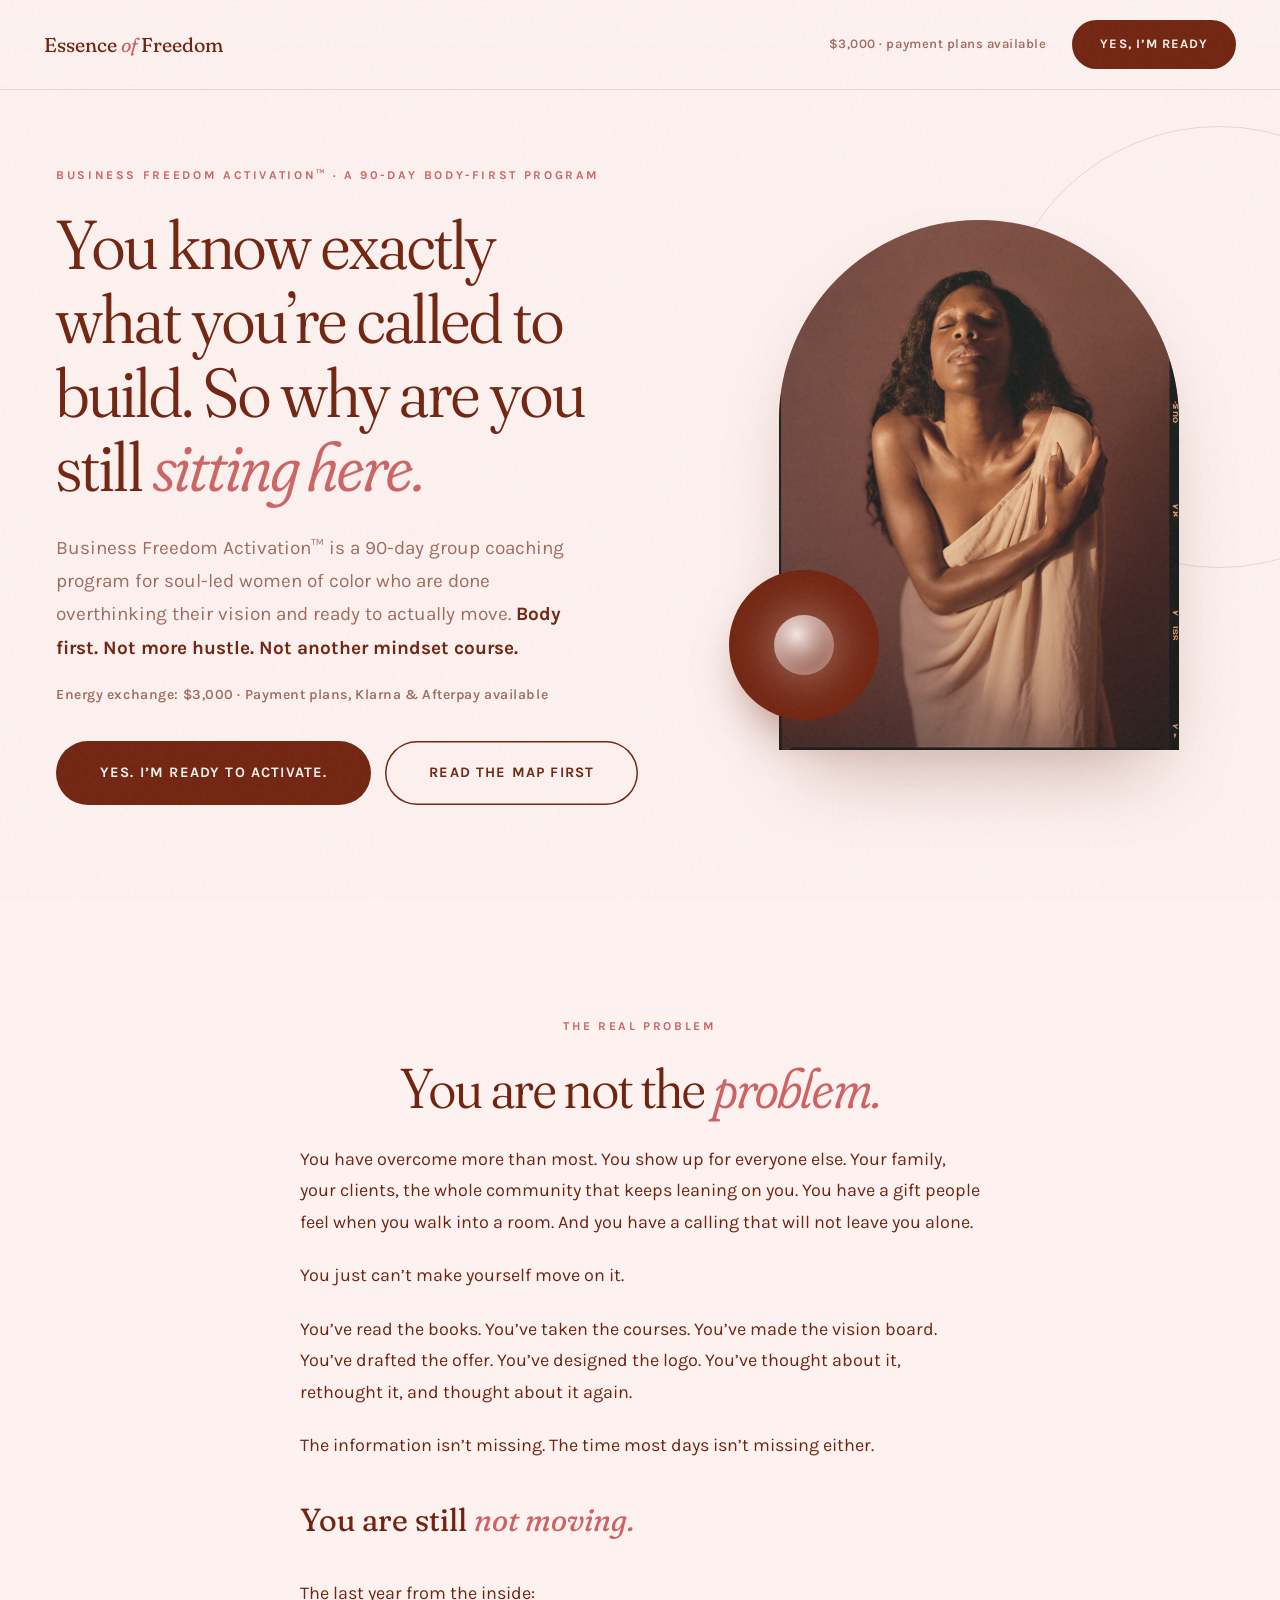
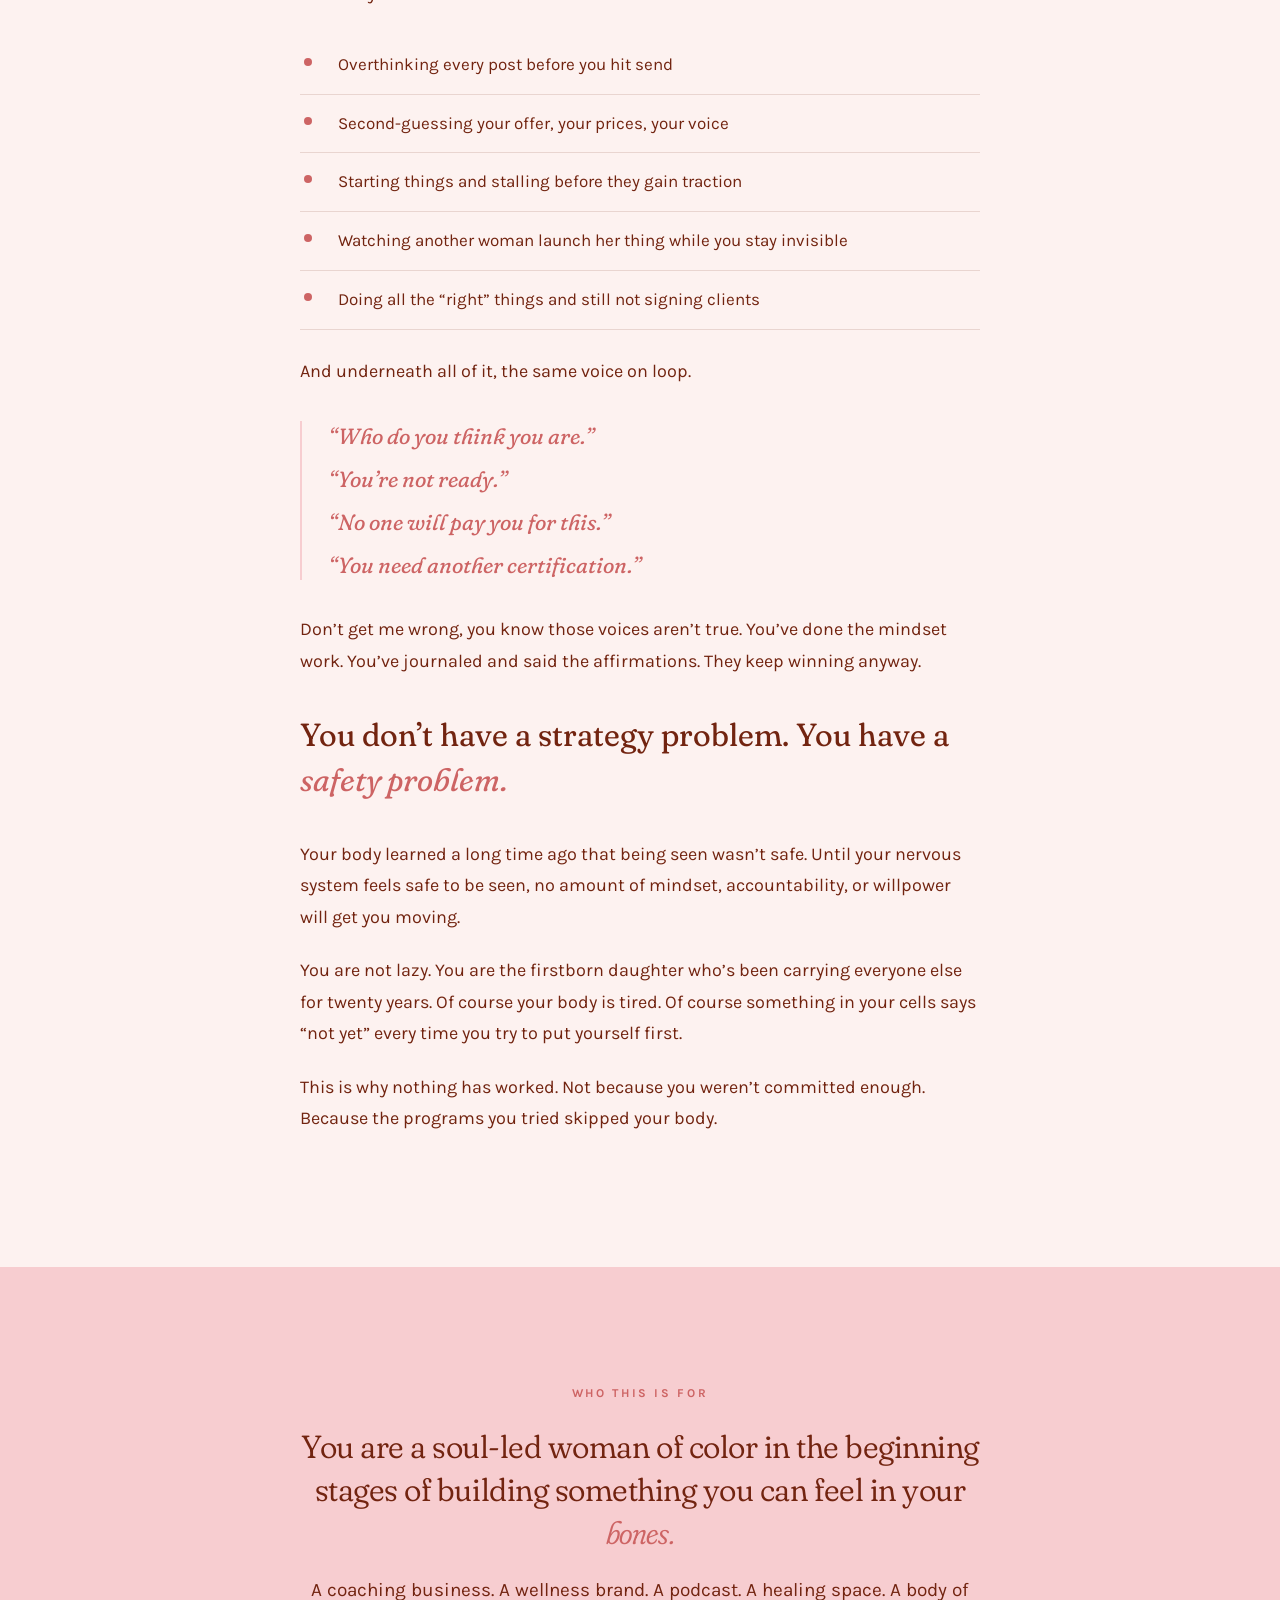
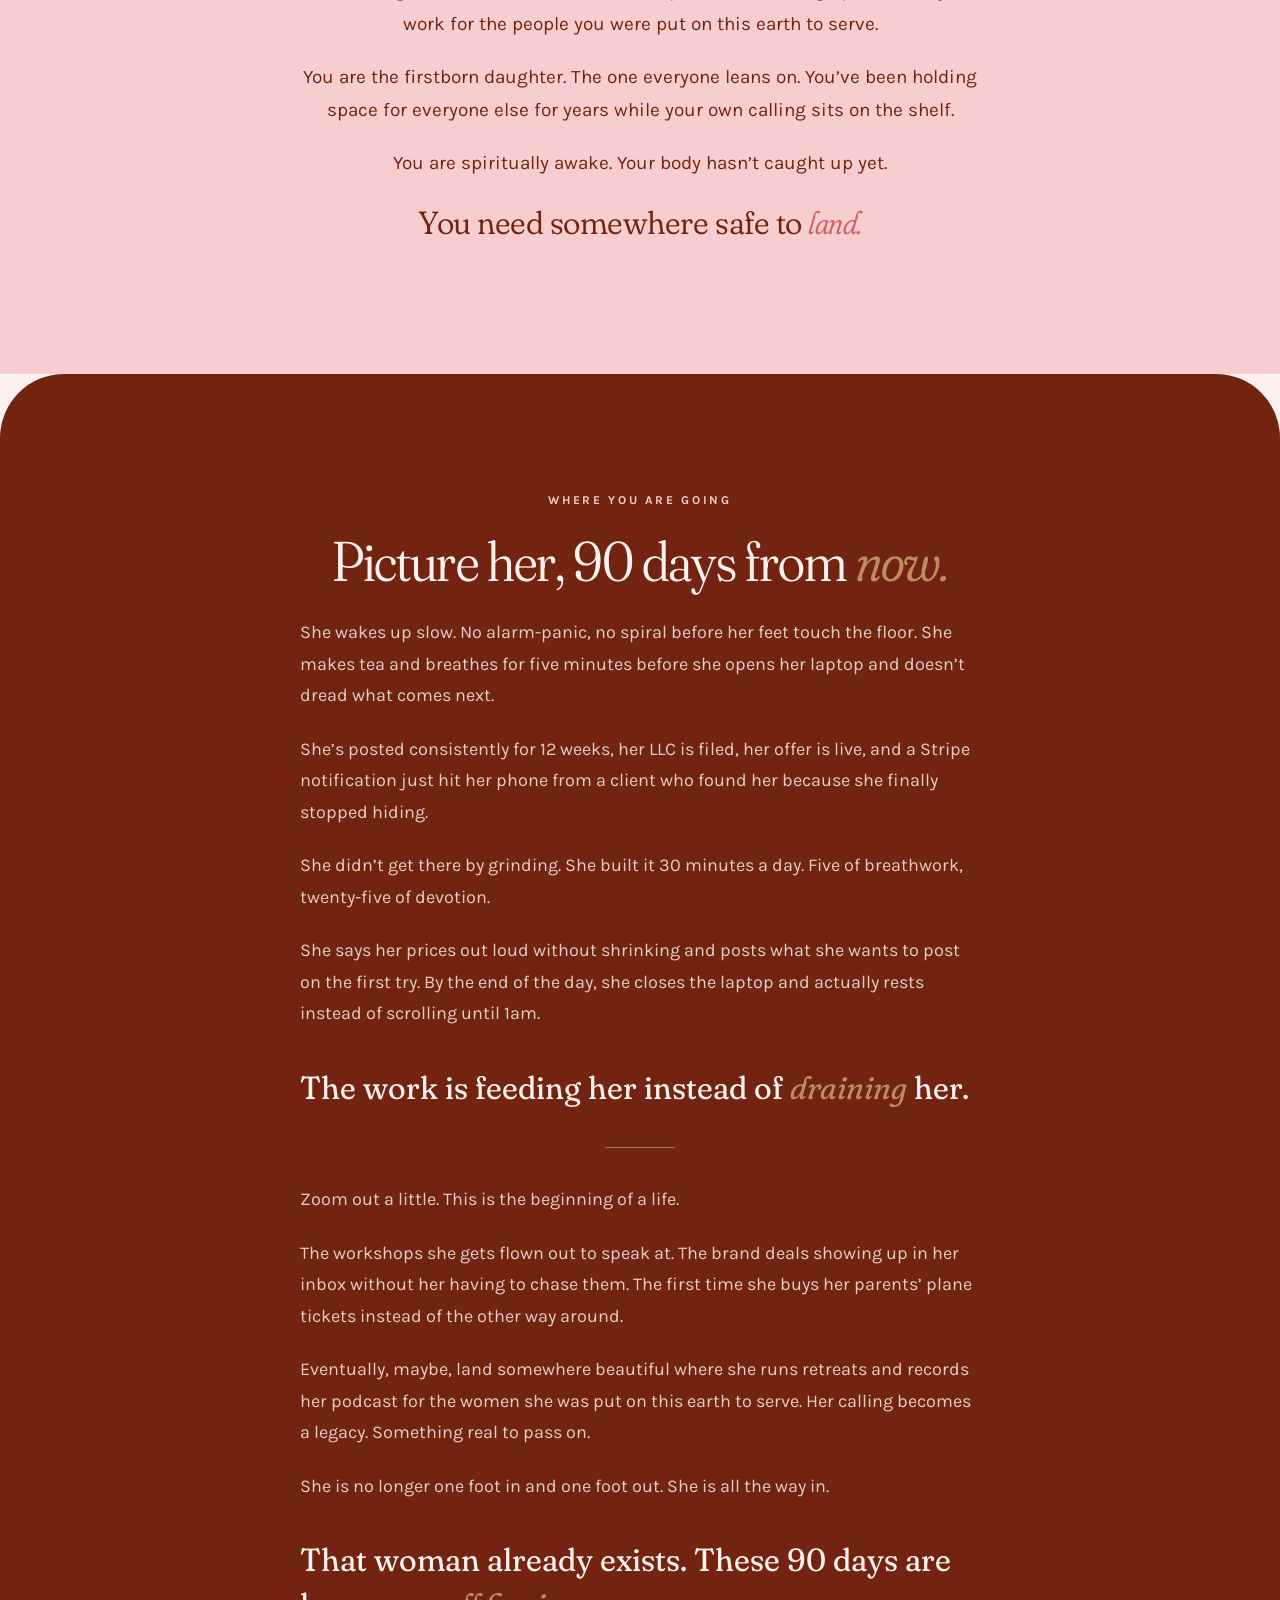
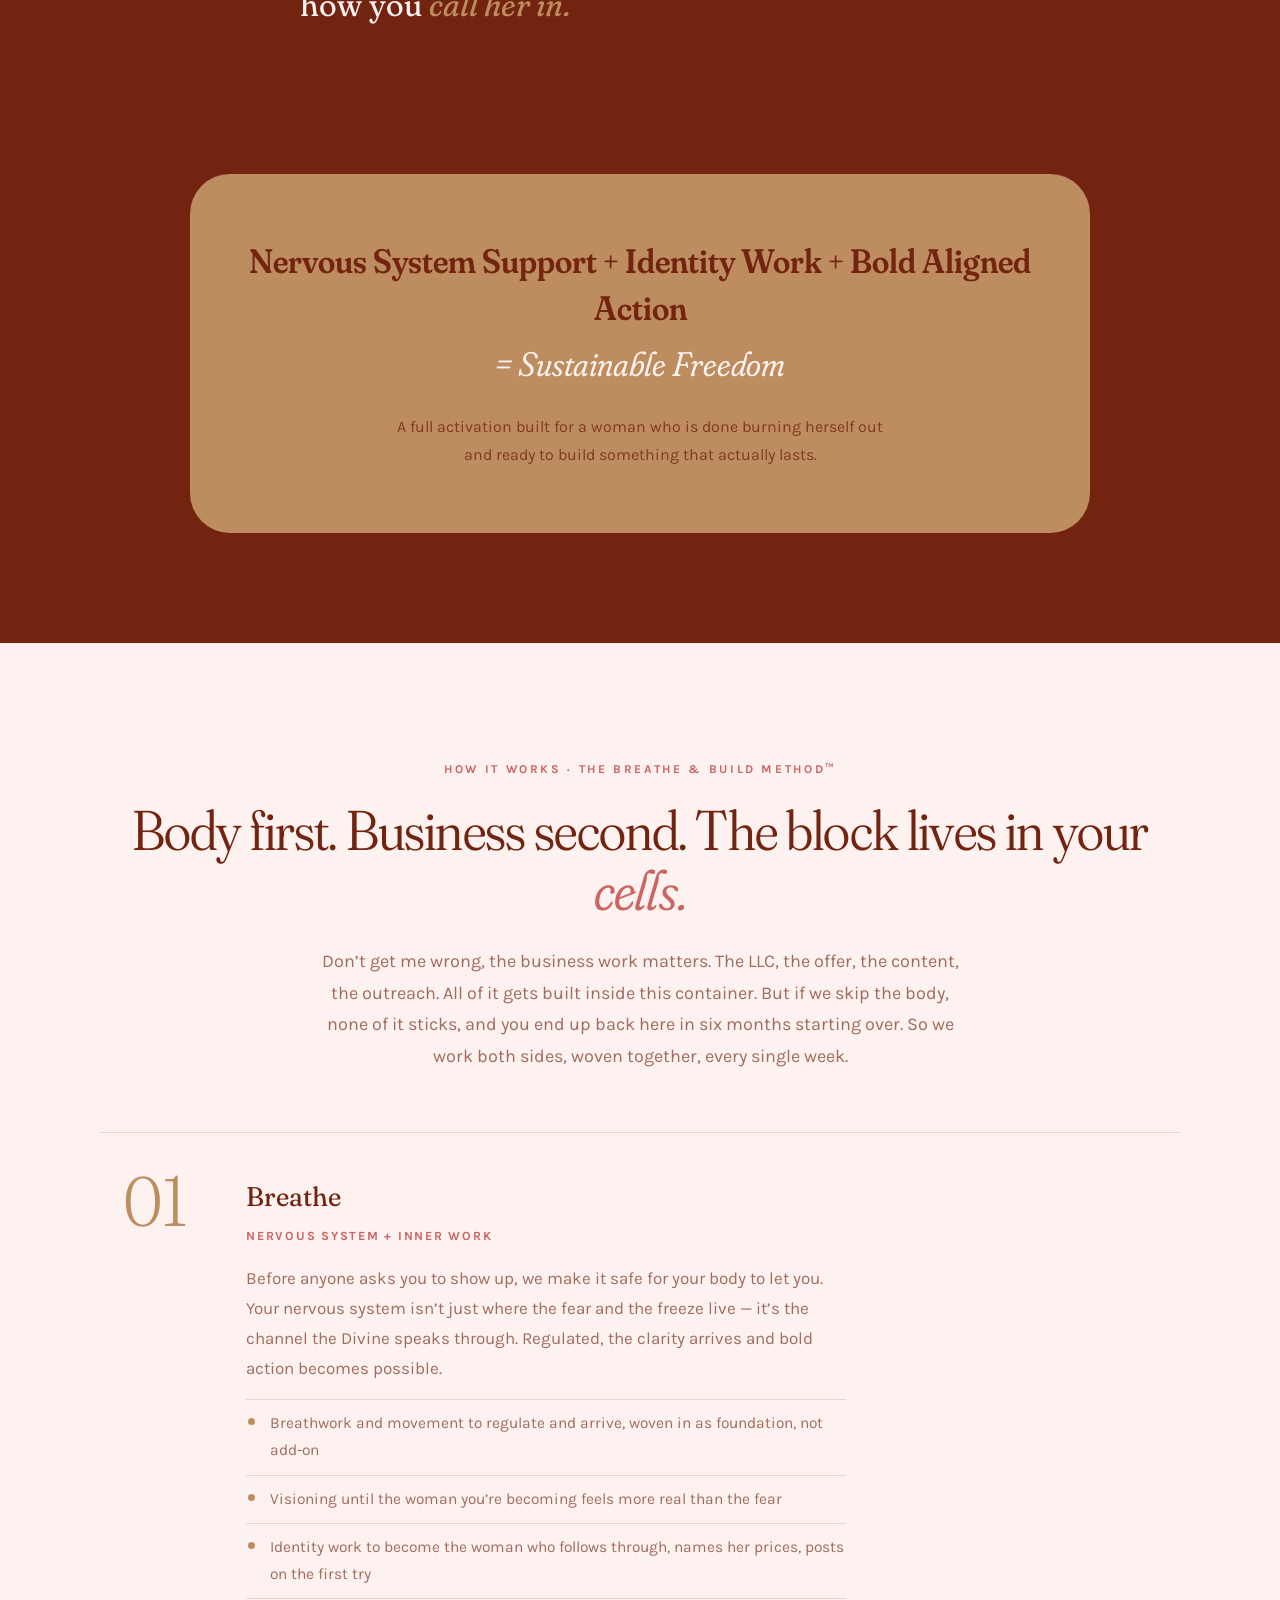
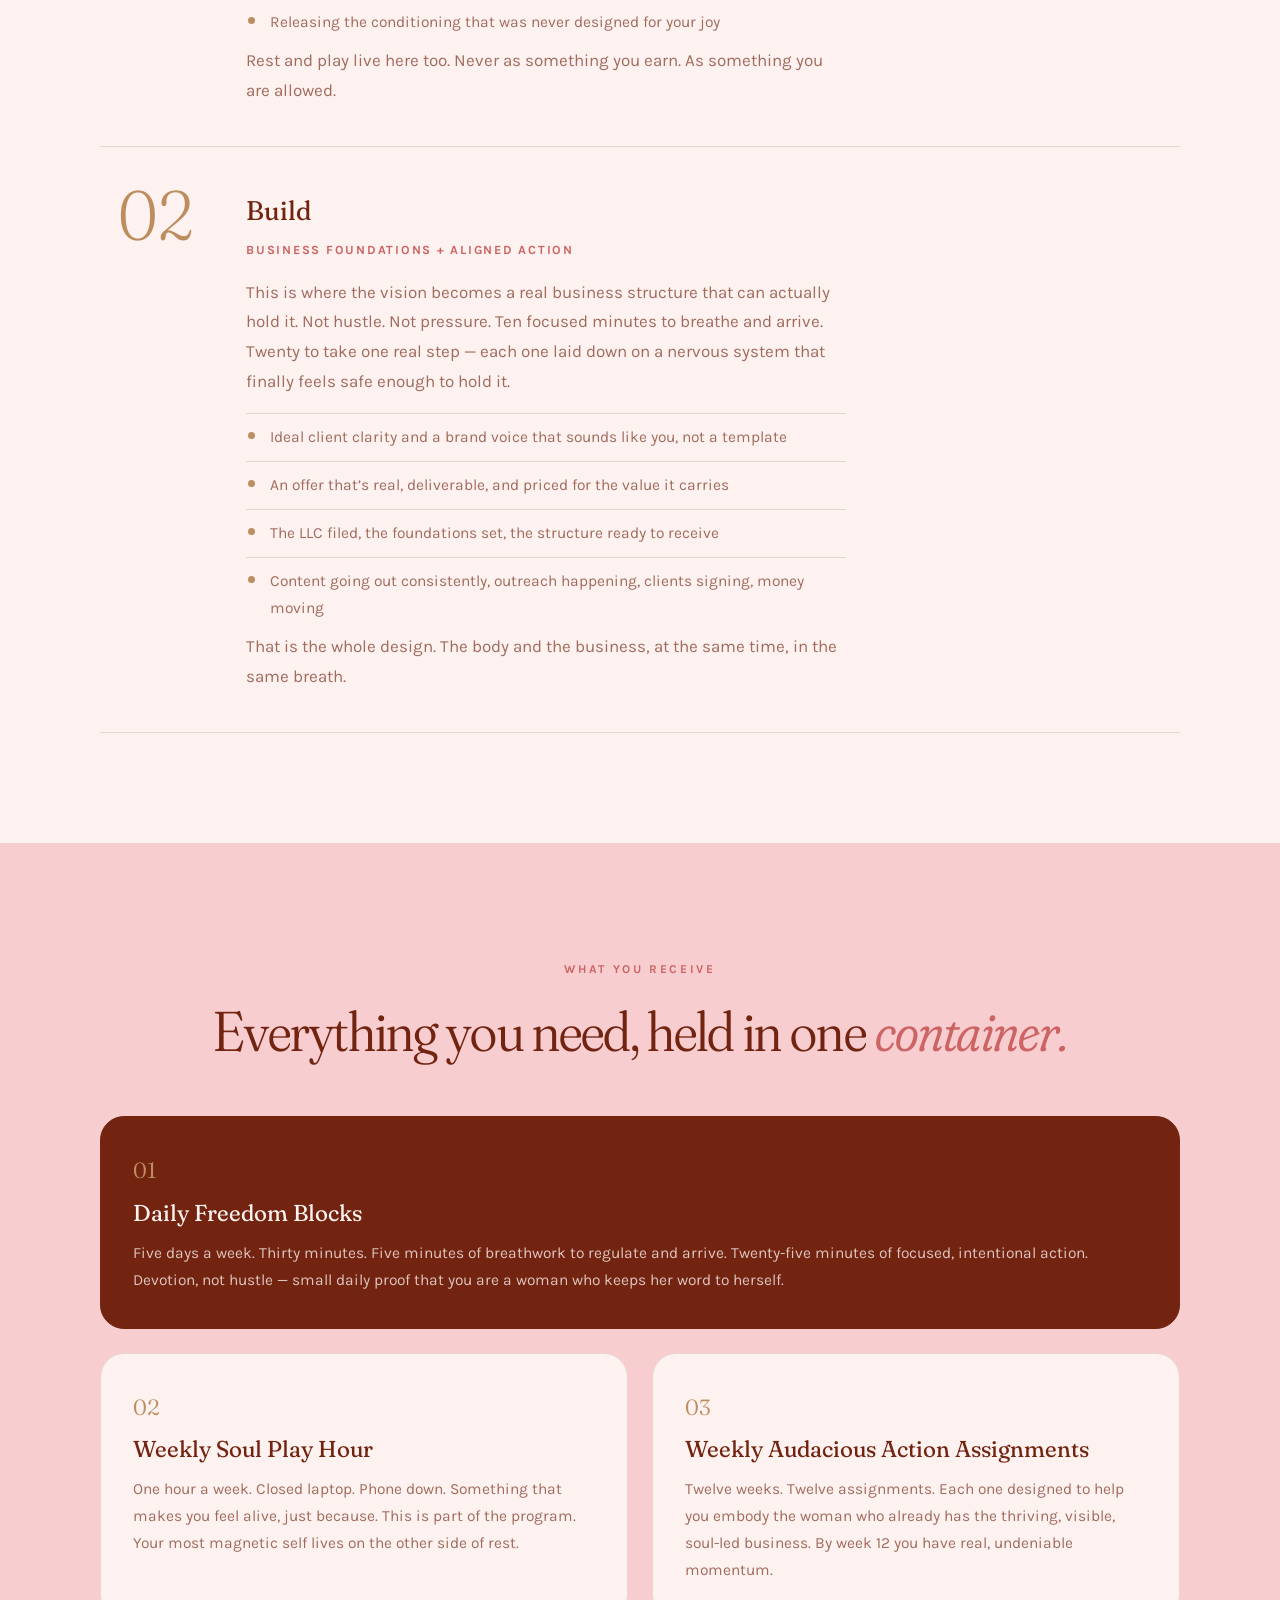
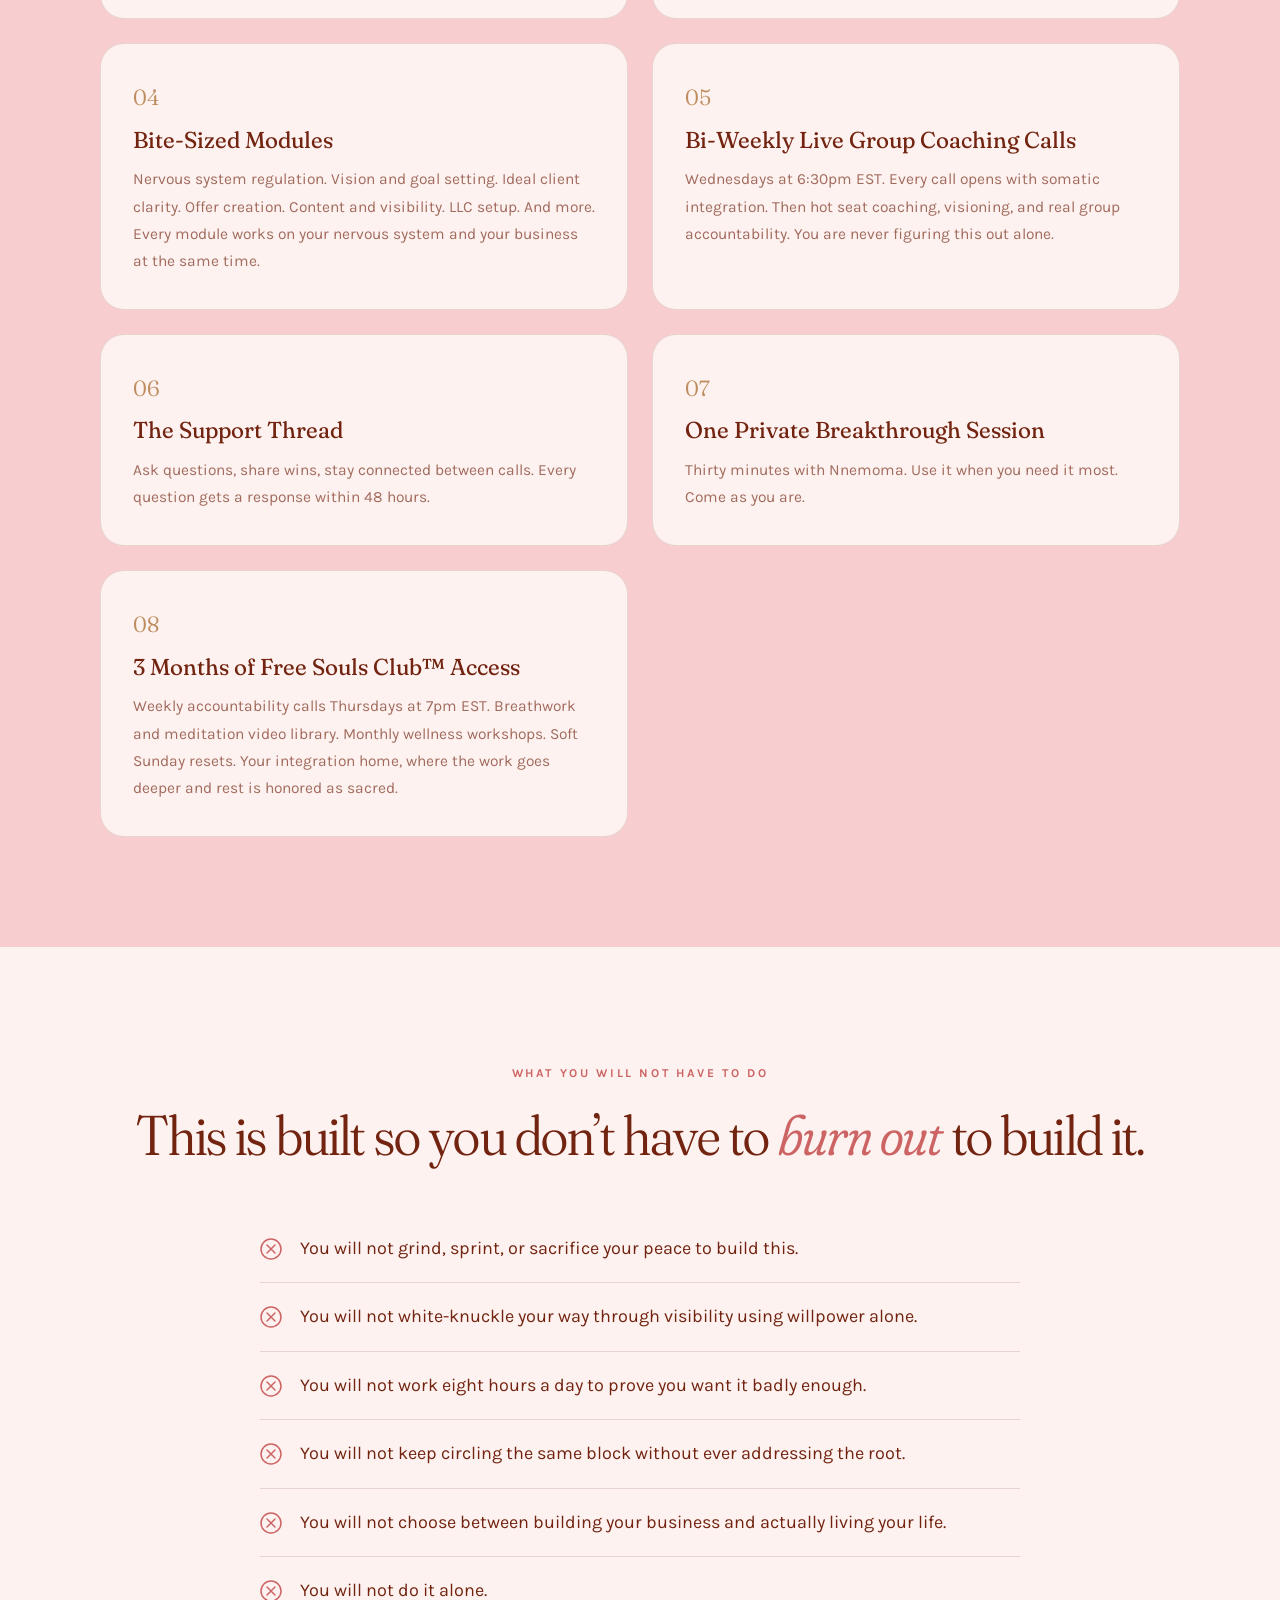
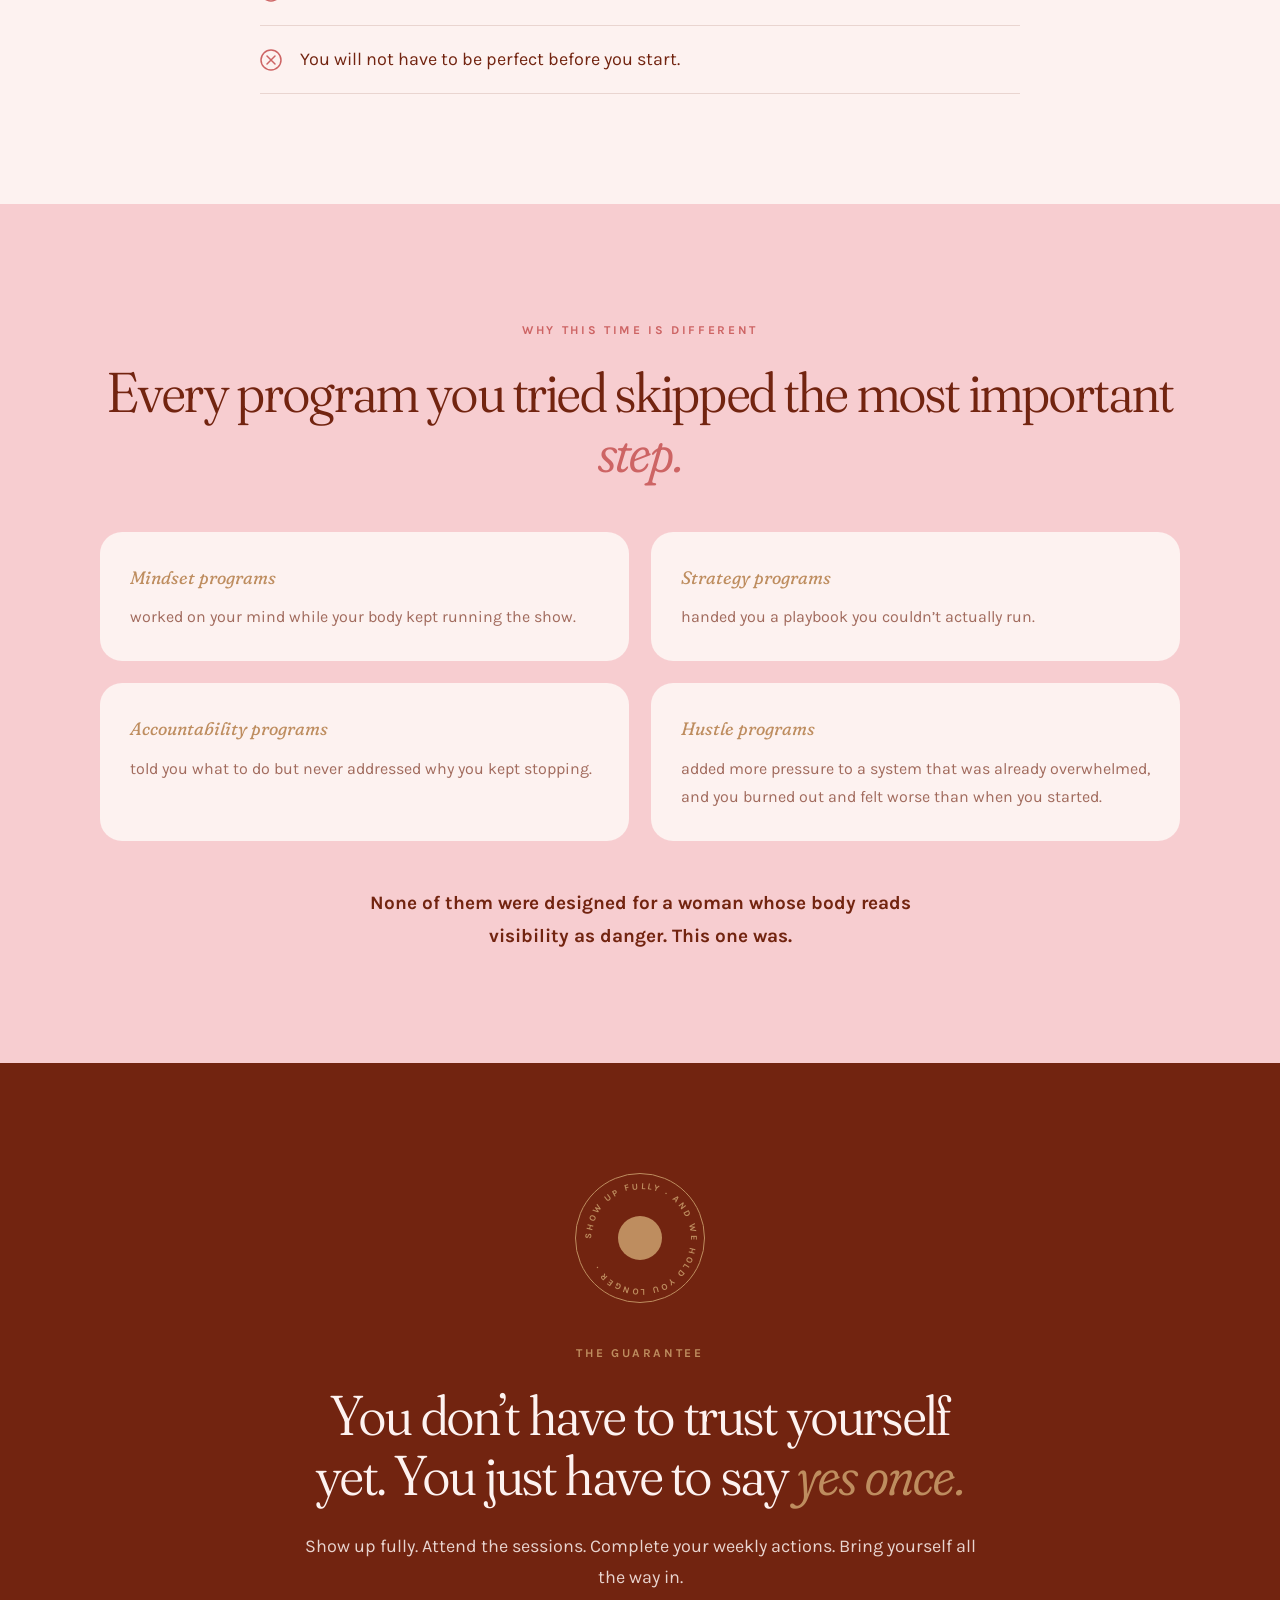
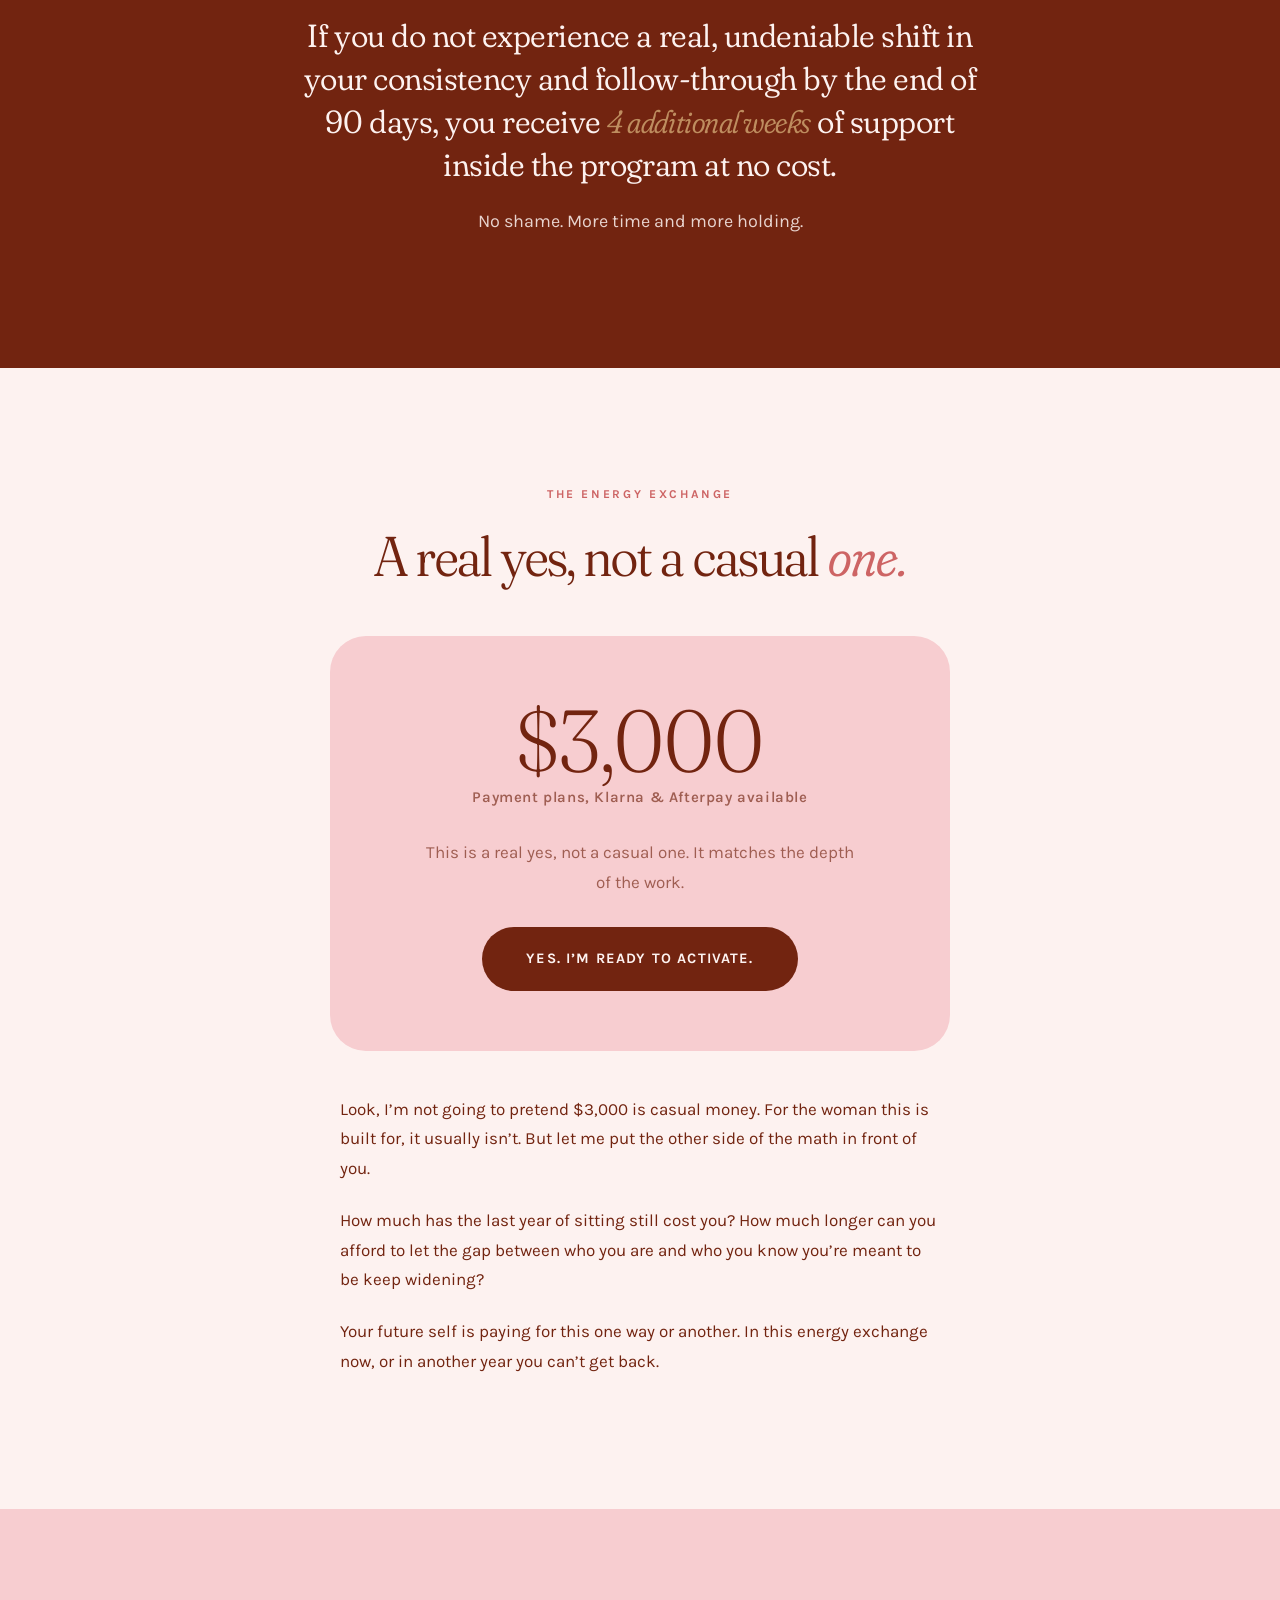
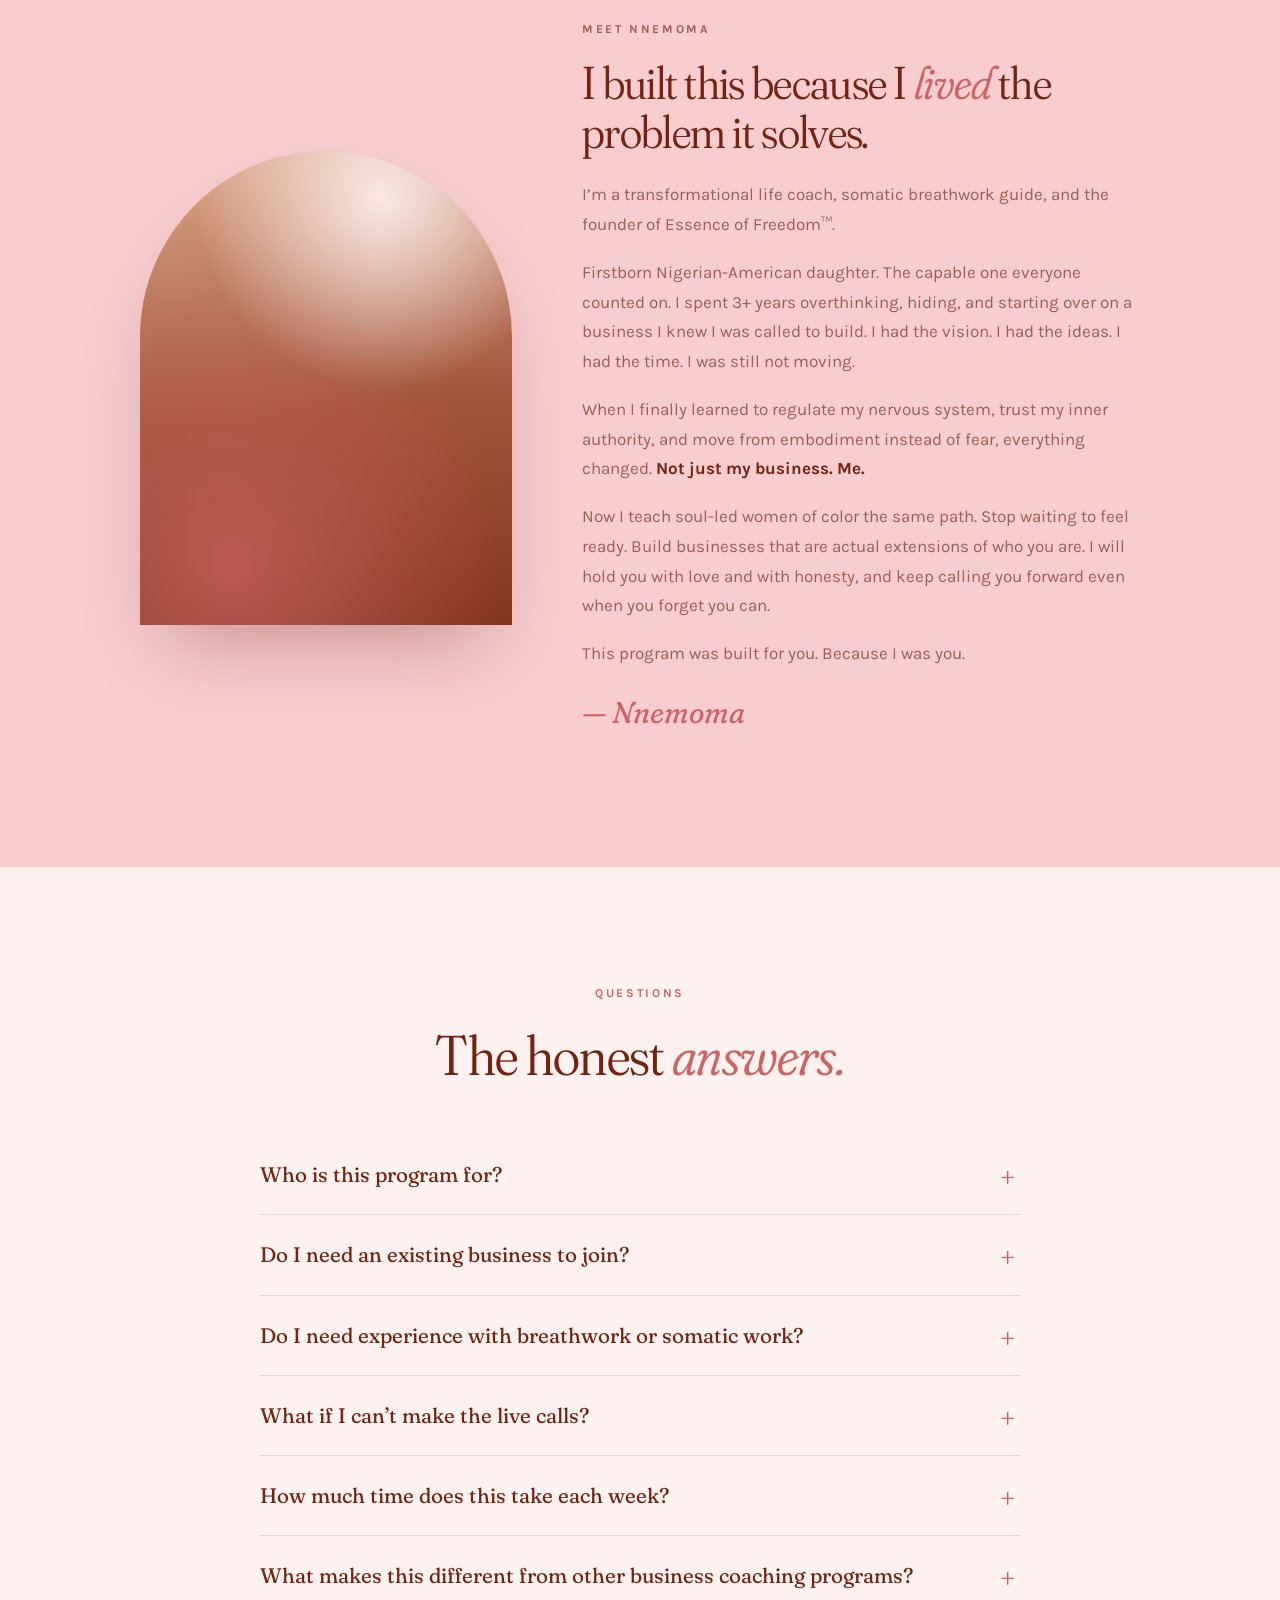
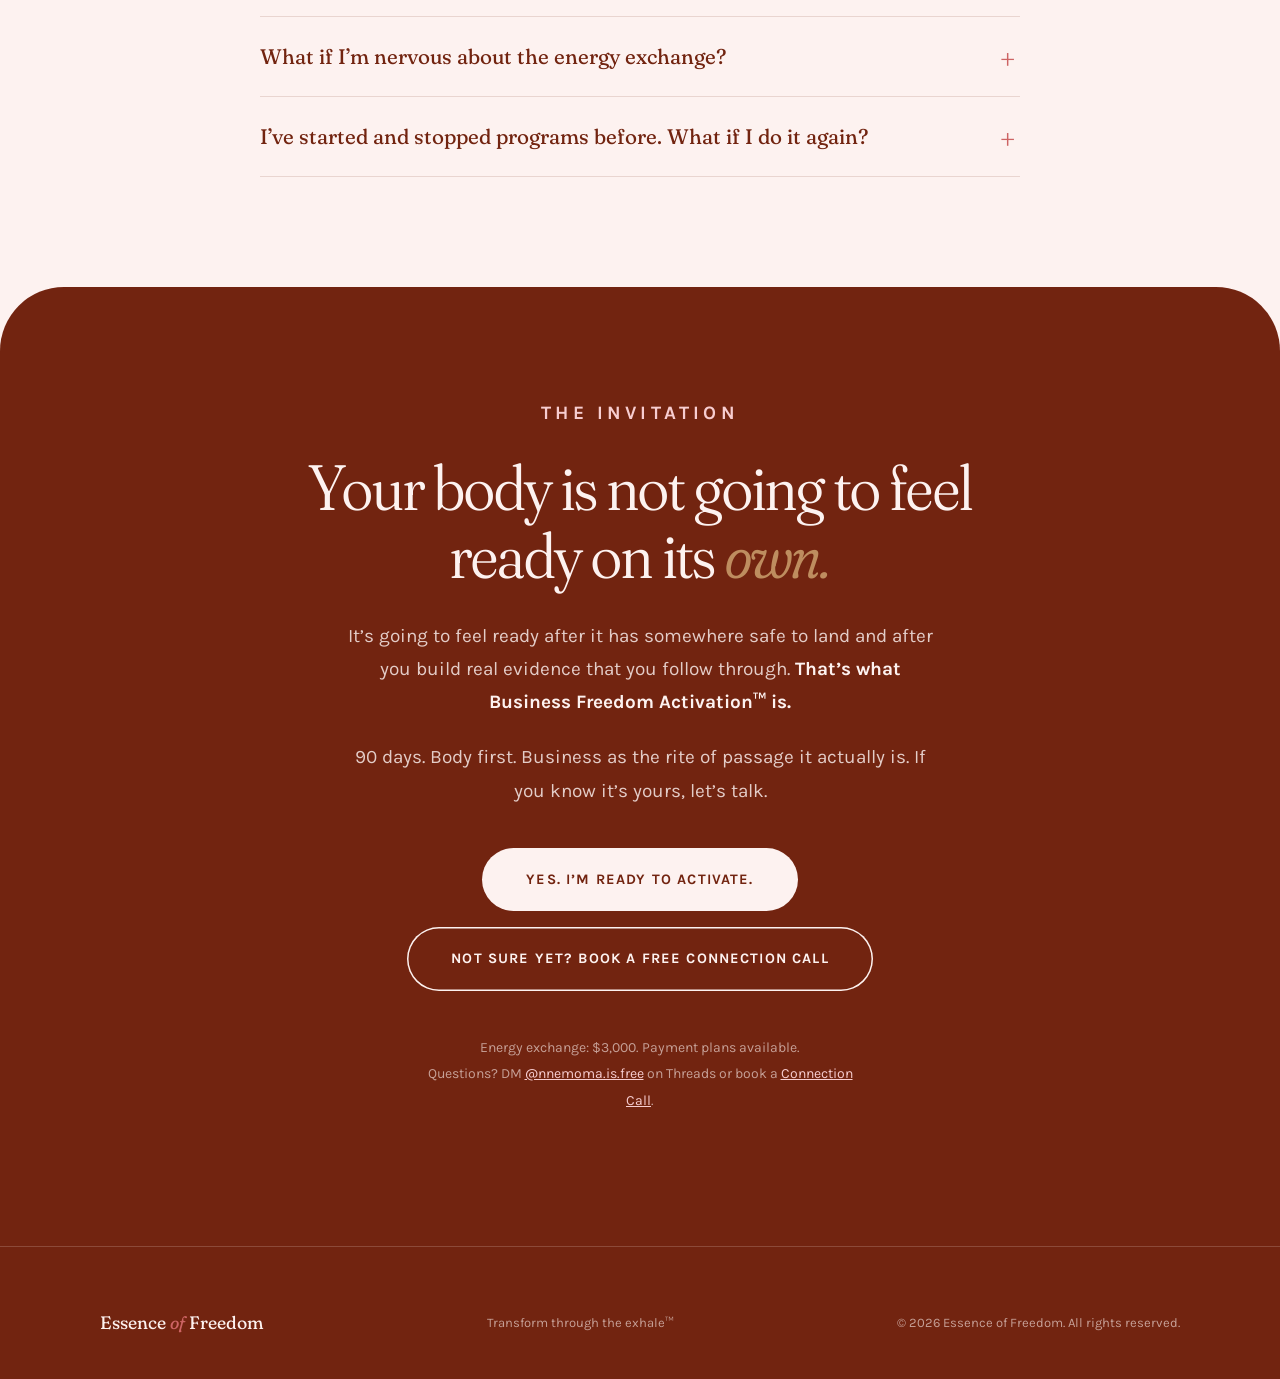
==== commit be2829d8: "Adopt V2 as source of truth: rename to Business Freedom Activation + Breathe & Build Method; restruc" ====
--- a/freedom-activation/index.html
+++ b/freedom-activation/index.html
@@ -3,7 +3,7 @@
 <head>
 <meta charset="UTF-8">
 <meta name="viewport" content="width=device-width, initial-scale=1.0">
-<title>The Freedom Activation&trade; — A 90-day body-first program | Essence of Freedom</title>
+<title>Business Freedom Activation&trade; — A 90-day body-first program | Essence of Freedom</title>
 <meta name="description" content="A 90-day group coaching program for soul-led women of color who are done overthinking their vision and ready to actually move. Body first. Not more hustle.">
 <link rel="preconnect" href="https://fonts.googleapis.com">
 <link rel="preconnect" href="https://fonts.gstatic.com" crossorigin>
@@ -23,9 +23,9 @@
 <!-- ============ HERO ============ -->
 <section class="hero">
   <div class="hero-copy">
-    <p class="eyebrow reveal">The Freedom Activation&trade; &middot; A 90-day body-first program</p>
+    <p class="eyebrow reveal">Business Freedom Activation&trade; &middot; A 90-day body-first program</p>
     <h1 class="display reveal d1">You know exactly what you&rsquo;re called to build. So why are you still <em>sitting here.</em></h1>
-    <p class="lede reveal d2">The Freedom Activation&trade; is a 90-day group coaching program for soul-led women of color who are done overthinking their vision and ready to actually move. <strong>Body first. Not more hustle. Not another mindset course.</strong></p>
+    <p class="lede reveal d2">Business Freedom Activation&trade; is a 90-day group coaching program for soul-led women of color who are done overthinking their vision and ready to actually move. <strong>Body first. Not more hustle. Not another mindset course.</strong></p>
     <p class="exchange reveal d2">Energy exchange: $3,000 &middot; Payment plans, Klarna &amp; Afterpay available</p>
     <div class="hero-ctas reveal d3">
       <a href="https://calendly.com/nnemoma-essenceoffree/connection" class="btn btn-lg">Yes. I&rsquo;m ready to activate.</a>
@@ -118,47 +118,41 @@
   </div>
 </section>
 
-<!-- ============ RISE METHOD ============ -->
+<!-- ============ BREATHE & BUILD METHOD ============ -->
 <section class="method">
   <div class="wrap">
-    <div class="kicker reveal"><span class="eyebrow">How it works &middot; The RISE Method&trade;</span></div>
+    <div class="kicker reveal"><span class="eyebrow">How it works &middot; The Breathe &amp; Build Method&trade;</span></div>
     <h2 class="sec-title display reveal">Body first. Business second. The block lives in your <em>cells.</em></h2>
-    <p class="lead reveal d1">Don&rsquo;t get me wrong, the business work matters. The LLC, the offer, the content, the outreach. All of it gets built inside this container. But if we skip the body, none of it sticks, and you end up back here in six months starting over. So we start where the block actually is.</p>
+    <p class="lead reveal d1">Don&rsquo;t get me wrong, the business work matters. The LLC, the offer, the content, the outreach. All of it gets built inside this container. But if we skip the body, none of it sticks, and you end up back here in six months starting over. So we work both sides, woven together, every single week.</p>
 
     <div class="rise-row reveal">
-      <span class="letter">R</span>
+      <span class="letter bbnum">01</span>
       <div class="rise-body">
-        <h3>Restore</h3>
-        <p class="rise-tag">Nervous system regulation</p>
-        <p>Before we ask you to show up, we make it safe for your body to let you. Through breathwork and somatic practices, you learn to regulate the fear response that shuts you down every time you get close to being seen.</p>
-        <p>You learn to turn toward the fear. Speak to it. Out loud. In your body. Rest gets woven in here as foundation, not reward. This is where the freeze starts to thaw.</p>
+        <h3>Breathe</h3>
+        <p class="rise-tag">Nervous system + inner work</p>
+        <p>Before anyone asks you to show up, we make it safe for your body to let you. Your nervous system isn&rsquo;t just where the fear and the freeze live &mdash; it&rsquo;s the channel the Divine speaks through. Regulated, the clarity arrives and bold action becomes possible.</p>
+        <ul>
+          <li>Breathwork and movement to regulate and arrive, woven in as foundation, not add-on</li>
+          <li>Visioning until the woman you&rsquo;re becoming feels more real than the fear</li>
+          <li>Identity work to become the woman who follows through, names her prices, posts on the first try</li>
+          <li>Releasing the conditioning that was never designed for your joy</li>
+        </ul>
+        <p>Rest and play live here too. Never as something you earn. As something you are allowed.</p>
       </div>
     </div>
     <div class="rise-row reveal">
-      <span class="letter">I</span>
+      <span class="letter bbnum">02</span>
       <div class="rise-body">
-        <h3>Imagine</h3>
-        <p class="rise-tag">Vision + expansion</p>
-        <p>You reconnect with the woman you have been delaying. You get clear on what you&rsquo;re building, who you&rsquo;re building it for, and why it matters. The pull of that future starts to feel stronger than the pull of staying small.</p>
-        <p>You stop chasing the vision and start inhabiting it. Play lives here too. Joy and creativity are the portal to the vision.</p>
-      </div>
-    </div>
-    <div class="rise-row reveal">
-      <span class="letter">S</span>
-      <div class="rise-body">
-        <h3>Shift</h3>
-        <p class="rise-tag">Identity + belief rewiring</p>
-        <p>The stories that have been quietly running your business get dismantled. &ldquo;I&rsquo;m not ready.&rdquo; &ldquo;I never follow through.&rdquo; &ldquo;Who am I to do this.&rdquo; These beliefs get named, felt, and replaced. You stop letting your fearful self make the decisions.</p>
-        <p>This is the spiritual rite of passage at the center of the whole journey. This is where she takes over.</p>
-      </div>
-    </div>
-    <div class="rise-row reveal">
-      <span class="letter">E</span>
-      <div class="rise-body">
-        <h3>Embody</h3>
-        <p class="rise-tag">Aligned action + real-world momentum</p>
-        <p>This is where you stop preparing and start building. One day it&rsquo;s filing the LLC. Another day it&rsquo;s writing the first piece of content for your ideal client. Thirty focused minutes a day, in a grounded and rested body, is enough to build something real.</p>
-        <p>You collect real proof that you follow through. That proof becomes your new self-trust. Your business comes alive in the world.</p>
+        <h3>Build</h3>
+        <p class="rise-tag">Business foundations + aligned action</p>
+        <p>This is where the vision becomes a real business structure that can actually hold it. Not hustle. Not pressure. Ten focused minutes to breathe and arrive. Twenty to take one real step &mdash; each one laid down on a nervous system that finally feels safe enough to hold it.</p>
+        <ul>
+          <li>Ideal client clarity and a brand voice that sounds like you, not a template</li>
+          <li>An offer that&rsquo;s real, deliverable, and priced for the value it carries</li>
+          <li>The LLC filed, the foundations set, the structure ready to receive</li>
+          <li>Content going out consistently, outreach happening, clients signing, money moving</li>
+        </ul>
+        <p>That is the whole design. The body and the business, at the same time, in the same breath.</p>
       </div>
     </div>
   </div>
@@ -350,7 +344,7 @@
       </details>
       <details class="faq-item">
         <summary>I&rsquo;ve started and stopped programs before. What if I do it again?</summary>
-        <div class="ans"><p>The Freedom Activation was built for women with that exact history. That is literally the problem it solves. The reason previous programs didn&rsquo;t stick wasn&rsquo;t because you weren&rsquo;t committed enough. It was because they skipped your body.</p><p>This program does not. The guarantee exists specifically for this fear.</p></div>
+        <div class="ans"><p>Business Freedom Activation was built for women with that exact history. That is literally the problem it solves. The reason previous programs didn&rsquo;t stick wasn&rsquo;t because you weren&rsquo;t committed enough. It was because they skipped your body.</p><p>This program does not. The guarantee exists specifically for this fear.</p></div>
       </details>
     </div>
   </div>
@@ -361,7 +355,7 @@
   <div class="narrow">
     <p class="eyebrow reveal">The invitation</p>
     <h2 class="display reveal d1">Your body is not going to feel ready on its <em>own.</em></h2>
-    <p class="reveal d2">It&rsquo;s going to feel ready after it has somewhere safe to land and after you build real evidence that you follow through. <strong>That&rsquo;s what The Freedom Activation&trade; is.</strong></p>
+    <p class="reveal d2">It&rsquo;s going to feel ready after it has somewhere safe to land and after you build real evidence that you follow through. <strong>That&rsquo;s what Business Freedom Activation&trade; is.</strong></p>
     <p class="reveal d2">90 days. Body first. Business as the rite of passage it actually is. If you know it&rsquo;s yours, let&rsquo;s talk.</p>
     <div class="invite-ctas reveal d3">
       <a href="https://calendly.com/nnemoma-essenceoffree/connection" class="btn btn-lg btn-cream">Yes. I&rsquo;m ready to activate.</a>
@@ -382,7 +376,7 @@
 
 <!-- sticky mobile CTA -->
 <div class="sticky-cta">
-  <span class="s-price">The Freedom Activation&trade; &middot; $3,000</span>
+  <span class="s-price">Business Freedom Activation&trade; &middot; $3,000</span>
   <a href="https://calendly.com/nnemoma-essenceoffree/connection" class="btn btn-cream">Yes, I&rsquo;m ready</a>
 </div>
 
--- a/freedom-activation/sales.css
+++ b/freedom-activation/sales.css
@@ -388,6 +388,23 @@
 }
 .rise-row p { color: var(--maroon-soft); margin-bottom: 14px; max-width: 60ch; }
 .rise-row p:last-child { margin-bottom: 0; }
+.rise-row .letter.bbnum { font-size: 70px; }
+.rise-body ul { list-style: none; margin-top: 16px; max-width: 60ch; }
+.rise-body li {
+  position: relative;
+  padding: 10px 0 10px 24px;
+  color: var(--maroon-soft);
+  font-size: 15.5px;
+  border-top: 1px solid var(--maroon-faint);
+}
+.rise-body li::before {
+  content: '';
+  position: absolute;
+  left: 2px; top: 18px;
+  width: 7px; height: 7px;
+  border-radius: 50%;
+  background: var(--clay);
+}
 
 /* ---------- deliverables grid ---------- */
 .receive { background: var(--blush-deep); }
